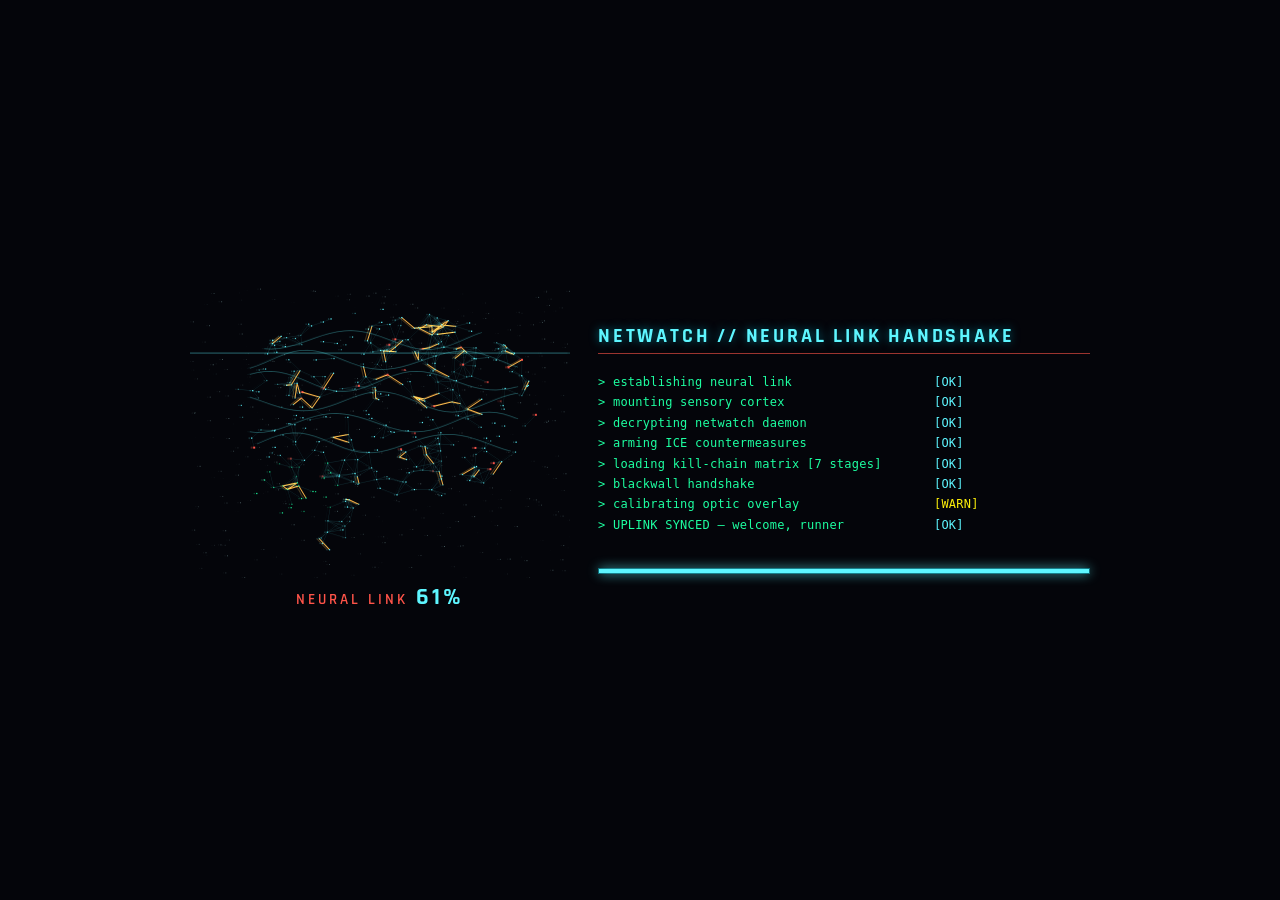
==== internal/webui/assets/index.html @ 83d2c560 "Add NETDIVE, incident rehearsal, recap, scanner mode, REFLEX scenes, HUNT, X-RAY, a phone companion " ====
<!doctype html>
<html lang="en">
<head>
<meta charset="utf-8" />
<meta name="viewport" content="width=device-width, initial-scale=1" />
<title>NetWatch</title>
<link rel="stylesheet" href="app.css" />
<link rel="stylesheet" href="skin2077.css" />
</head>
<body>
<div class="fx-grid"></div>
<div class="hud-frame">
  <div class="ring"></div>
  <div class="mk tl">▚▚▚
SCANNER
V 2.07</div>
  <div class="mk tr">▚▚▚
OPTIC
MK.4</div>
  <div class="mk bl">▚▚
▚▚▚
▚▚</div>
  <div class="mk br">▚▚
▚▚▚
▚▚</div>
</div>

<div id="app">
  <header class="hud-top">
    <div class="brand"><span class="word"><span class="net">NET</span><span class="watch">WATCH</span></span><span class="bug">_</span></div>
    <nav class="tabs">
      <div class="tab-row">
        <span class="tab-label">DECKS</span>
        <div class="tab active" data-deck="netwatch">WATCHTOWER</div>
        <div class="tab" data-deck="breach">BREACH</div>
        <div class="tab" data-deck="killchain">KILL&nbsp;CHAIN</div>
        <div class="tab" data-deck="attack">ATT&amp;CK</div>
        <div class="tab" data-deck="grid">GRID</div>
        <div class="tab" data-deck="netdive">NETDIVE</div>
        <div class="tab" data-deck="ar">AR</div>
        <div class="tab" data-deck="sonar">SONAR</div>
      </div>
      <div class="tab-row">
        <span class="tab-label">MODULES</span>
        <div class="tab" data-deck="decoy">DECOY</div>
        <div class="tab" data-deck="cortex">CORTEX</div>
        <div class="tab" data-deck="spectrum">SPECTRUM</div>
        <div class="tab" data-deck="oracle">ORACLE</div>
        <div class="tab" data-deck="pulse">PULSE</div>
        <div class="tab" data-deck="ward">WARD</div>
        <div class="tab" data-deck="quantum">QUANTUM</div>
        <div class="tab" data-deck="ledger">LEDGER</div>
        <div class="tab" data-deck="dojo">DOJO</div>
        <div class="tab" data-deck="reflex">REFLEX</div>
      </div>
    </nav>
    <div class="spacer"></div>
    <span class="reh-tag" id="rehTag" hidden>REHEARSAL · synthetic incident</span>
    <span class="hs-stat" id="opStat" hidden title="operator sharpness — see DOJO"><span class="micro cy">OPERATOR</span><b id="opVal">—</b></span>
    <div class="status-pill"><span class="dot" id="statusDot"></span><span id="statusText">WATCH ACTIVE</span></div>
    <div class="clock" id="clock">--:--:--</div>
  </header>

  <div class="hud-strip">
    <div class="hs-left">
      <span class="micro">NEURAL LINK</span>
      <canvas id="eeg" width="240" height="28"></canvas>
      <span class="hs-link" id="linkState">SYNCED</span>
    </div>
    <div class="hs-center">
      <div class="res">
        <div class="micro">▚▚ RESOURCES · THIS HOST · AVAILABLE</div>
        <div class="ram-title">RAM: <span id="ramText">—</span></div>
        <div class="ram" id="ramBar"></div>
      </div>
      <div class="res">
        <div class="micro">▚▚ <span id="cpuCores">—</span> CORES · LOAD <span id="cpuLoad">—</span> · AVAILABLE</div>
        <div class="ram-title">CPU: <span id="cpuText">—</span></div>
        <div class="ram" id="cpuBar"></div>
      </div>
    </div>
    <div class="hs-right">
      <span class="replay-tag">REPLAY · viewing the past · controls locked</span>
      <span class="hs-stat" id="intStat"><span class="micro cy">INTEGRITY</span><b id="intVal">0/0</b></span>
      <span class="hs-stat"><span class="micro cy">PKT/S</span><b id="ppsVal">0</b></span>
      <span class="hs-stat" id="thrStat"><span class="micro">THREATS</span><b id="thrVal">0</b></span>
      <button class="hs-btn" id="proxBtn" title="ultrasonic proximity lock: locks the screen when nobody is moving near this laptop">PROX LOCK OFF</button>
      <button class="hs-btn" id="audioBtn" title="spatial audio alerts">AUDIO OFF</button>
    </div>
  </div>

  <!-- WATCHTOWER DECK (defensive) -->
  <main class="deck" data-deck="netwatch">
    <section class="col">
      <div class="panel grow" style="--accent: var(--cyan)">
        <div class="panel-head"><span>SEGMENT MAP</span><span class="meta" id="segMeta">--</span></div>
        <div class="radar-wrap">
          <div class="radar"><div class="sweep"></div></div>
          <div class="radar-stat"><b id="hostCount">0</b><small>HOSTS ONLINE</small></div>
          <div class="radar-stat" style="margin-left:auto"><b id="newCount" style="color:var(--yellow)">0</b><small>NEW</small></div>
        </div>
        <div class="panel-body" id="deviceList"></div>
      </div>
    </section>

    <section class="col">
      <div class="panel grow" id="alertPanel" style="--accent: var(--red)">
        <div class="panel-head"><span>ICE // INTRUSION LOG</span><span class="meta" id="alertMeta">0 events</span></div>
        <div class="panel-body" id="alertList"></div>
      </div>
      <div class="panel copilot" style="--accent: var(--magenta); flex: 0 0 38%">
        <div class="panel-head"><span>COPILOT // DAEMON</span><span class="meta" id="cpBackend">neural uplink</span></div>
        <div class="cp-wrap">
          <div class="panel-body" id="copilotLog"></div>
          <div class="neural" id="neural">
            <canvas id="brain" width="368" height="280"></canvas>
            <span class="micro" id="nlState">SYNAPSE SYNC</span>
            <span class="nl-pct" id="nlPct">98.4%</span>
          </div>
        </div>
        <div class="field">
          <input id="copilotInput" placeholder="ask or command…  e.g. what's weird?  ·  select gateway  ·  switch to sonar" autocomplete="off" />
          <button class="btn" id="micBtn" title="voice command (V)">◉ VOICE</button>
          <button class="btn" id="copilotSend">SEND</button>
        </div>
      </div>
    </section>

    <section class="col">
      <div class="panel" style="--accent: var(--cyan)">
        <div class="panel-head"><span>SYSTEM VITALS</span></div>
        <div class="vitals">
          <div class="vital"><b id="vHosts">0</b><small>HOSTS</small></div>
          <div class="vital"><b id="vNew" style="color:var(--yellow)">0</b><small>NEW 24H</small></div>
          <div class="vital" id="vThreatCard"><b id="vThreats">0</b><small>THREATS</small></div>
          <div class="vital"><b id="vTrust" style="color:var(--green)">0</b><small>TRUSTED</small></div>
        </div>
        <div class="btn-row">
          <button class="btn" id="btnSweep">⟳ SWEEP</button>
          <button class="btn warn" id="btnTrust" disabled>◈ TRUST</button>
        </div>
      </div>

      <div class="tpanel">
        <div class="tp-tabs">
          <div class="tp-tab active" data-tp="data">DATA</div>
          <div class="tp-tab red" data-tp="wall">BLACKWALL</div>
          <span class="tp-key">R1</span>
        </div>
        <div class="tp-body" data-tp="data">
          <div class="micro cy">SCAN RESULTS</div>
          <div class="tp-name" id="tpName">NO TARGET</div>
          <div class="micro cy">AFFILIATION</div>
          <div class="tp-aff" id="tpAff">—</div>
          <div class="tp-kv" id="tpKV"><span class="tp-empty">select a host to scan</span></div>
          <div class="tp-cols">
            <div><div class="micro grn">TRUST SIGNALS:</div><div class="tri-list" id="tpGood"></div><div class="tp-pct good" id="tpGoodPct"></div></div>
            <div><div class="micro">EXPOSURE:</div><div class="tri-list" id="tpBad"></div><div class="tp-pct bad" id="tpBadPct"></div></div>
          </div>
        </div>
        <div class="tp-body wall" data-tp="wall" hidden>
          <div class="micro">BLACKWALL // QUARANTINE</div>
          <div class="bw" style="padding:6px 0">
            <div class="wall"></div>
            <div class="target" id="bwTarget">no host selected</div>
            <div class="btn-row" style="padding:0">
              <button class="btn danger" id="btnQuarantine" disabled>⊘ QUARANTINE</button>
              <button class="btn" id="btnRelease" disabled>⊚ RELEASE</button>
            </div>
          </div>
          <div class="gate">
            <div class="micro">PRESENCE KEY</div>
            <div class="gate-state" id="gateState">no key set — controls are always available</div>
            <div class="gate-row">
              <button class="btn" id="gateSet" disabled>⚿ USE SELECTED AS KEY</button>
              <button class="btn" id="gateClear" hidden>CLEAR KEY</button>
            </div>
          </div>
        </div>
      </div>
    </section>
  </main>

  <!-- BREACH DECK (offensive recon) -->
  <main class="deck" data-deck="breach" hidden>
    <section class="col" style="grid-column: 1 / -1">
      <div class="panel grow" style="--accent: var(--yellow)">
        <div class="panel-head"><span>BREACH // RECON &amp; INTRUSION (AUTHORIZED)</span><span class="meta">scope-locked</span></div>
        <div class="field">
          <input id="scanTarget" placeholder="target — ip / cidr you own or are authorized to test" autocomplete="off" />
          <button class="btn warn" id="btnScan">⌁ PROBE</button>
        </div>
        <div class="panel-body" id="scanLog">
          <div class="empty">authorized lab recon. targets you own only.</div>
        </div>
      </div>
    </section>
  </main>

  <!-- KILL CHAIN DECK (purple team) -->
  <main class="deck kc" data-deck="killchain" hidden>
    <div class="kc-flow" id="kcFlow"></div>
    <div class="kc-grid">
      <div class="panel grow" id="kcStage" style="--accent: var(--yellow)">
        <div class="panel-head"><span id="kcStageTitle">SELECT A STAGE</span><span class="meta" id="kcAttck">MITRE ATT&amp;CK</span></div>
        <div class="panel-body" id="kcStageBody"></div>
      </div>
      <div class="panel grow" style="--accent: var(--green)">
        <div class="panel-head"><span>OPS CONSOLE</span><span class="meta">purple team · authorized</span></div>
        <div class="panel-body" id="kcOpsLog"></div>
        <div class="field">
          <input id="kcTarget" placeholder="lab target for red ops — ip you own / are authorized to test" autocomplete="off" />
        </div>
      </div>
    </div>
  </main>

  <!-- ATT&CK DECK (MITRE matrix) -->
  <main class="deck kc" data-deck="attack" hidden>
    <div class="kc-flow att-flow" id="attFlow"></div>
    <div class="kc-grid">
      <div class="panel grow" style="--accent: var(--red)">
        <div class="panel-head"><span id="attStageTitle">SELECT A TACTIC</span><span class="meta" id="attAttck">MITRE ATT&amp;CK</span></div>
        <div class="panel-body" id="attStageBody"></div>
      </div>
      <div class="panel grow" style="--accent: var(--green)">
        <div class="panel-head"><span>OPS CONSOLE</span><span class="meta">purple team · authorized</span></div>
        <div class="panel-body" id="attOpsLog"></div>
        <div class="field">
          <input id="attTarget" placeholder="lab target for red ops — ip you own / are authorized to test" autocomplete="off" />
        </div>
      </div>
    </div>
  </main>

  <!-- GRID DECK (external connection globe) -->
  <main class="deck grid" data-deck="grid" hidden>
    <div class="globe-wrap">
      <div id="globeCanvas"></div>
      <div class="globe-hud">
        <div class="ghud-title">UPLINK // EXTERNAL GRID</div>
        <div class="ghud-meta" id="globeMeta">— nodes</div>
      </div>
    </div>
    <div class="panel grow" style="--accent: var(--cyan)">
      <div class="panel-head"><span>EGRESS NODES</span><span class="meta">geo-approx</span></div>
      <div class="panel-body" id="globeList"></div>
    </div>
  </main>

  <!-- AR DECK (Kiroshi optic overlay) -->
  <main class="deck ar" data-deck="ar" hidden>
    <div class="ar-stage">
      <video id="arVideo" autoplay playsinline muted></video>
      <canvas class="ar-grid"></canvas>
      <div class="ar-overlay" id="arOverlay"></div>
      <div class="xr-layer" id="xrLayer" hidden></div>
      <div class="xr-panel" id="xrPanel" hidden>
        <div class="micro grn">▚▚ X-RAY · where you are</div>
        <canvas id="xrMap" width="200" height="200" title="click where you are standing"></canvas>
        <label class="micro cy">HEADING <b id="xrHeadVal">0°</b><input type="range" id="xrHead" min="0" max="359" value="0" /></label>
        <label class="micro cy">TILT <b id="xrPitchVal">0°</b><input type="range" id="xrPitch" min="-40" max="40" value="0" /></label>
        <div class="m-dim" id="xrNote">Click the map where you stand, then drag the view (or the slider) to look around. On a phone with a compass the heading follows the device.</div>
      </div>
      <div class="ar-scanline"></div>
      <div class="ar-controls">
        <button class="btn" id="arStart">◉ ENGAGE OPTIC</button>
        <button class="btn" id="arXR" hidden>▣ IMMERSIVE AR</button>
        <button class="btn" id="xrBtn" title="draw what SONAR senses where it is, through the walls">X-RAY OFF</button>
        <span class="ar-note" id="arNote">Kiroshi AR overlay — point the optic at the room. Camera stays on-device; nothing leaves the host.</span>
      </div>
    </div>
  </main>

  <!-- SONAR DECK (spatial awareness) -->
  <main class="deck sonar" data-deck="sonar" hidden>
    <div class="sonar-map">
      <canvas id="sonarCanvas"></canvas>
      <div id="sonar3d"></div>
      <div class="sonar-mode">
        <button class="hs-btn" id="sonarMode3d" data-mode="3d">3D</button>
        <button class="hs-btn" id="sonarMode2d" data-mode="2d">2D</button>
      </div>
      <div class="globe-hud">
        <div class="ghud-title">SO<span class="glitch">NAR</span> // PRESENCE FIELD</div>
        <div class="ghud-meta" id="sonarMeta">— nodes</div>
      </div>
      <div class="sonar-hint" id="sonarHint">drag the access point and nodes to match your room</div>
      <div class="sonar-tools" id="sonarTools">
        <button class="hs-btn on" data-tool="move">MOVE</button>
        <button class="hs-btn" data-tool="wall">DRAW WALL</button>
        <button class="hs-btn" data-tool="wire">DRAW TRIPWIRE</button>
        <button class="hs-btn" id="wallUndo">UNDO WALL</button>
      </div>
      <div class="bd-tag" id="bdTag" hidden>BRAINDANCE · REPLAY</div>
      <div class="bd-player" id="bdPlayer" hidden>
        <button class="hs-btn on" id="bdPlay">❚❚</button>
        <input type="range" id="bdSeek" min="0" max="1000" value="0" aria-label="clip position" />
        <span class="bd-time" id="bdTime">00:00 / 00:00</span>
        <button class="hs-btn" id="bdSpeed">1×</button>
        <button class="hs-btn" id="bdExit">✕ EXIT</button>
      </div>
    </div>
    <div class="panel grow" style="--accent: var(--green)">
      <div class="panel-head"><span>SENSOR MESH</span><span class="meta" id="sonarSrc">wi-fi csi</span></div>
      <div class="btn-row">
        <button class="btn" id="sonarArm">◎ ARM</button>
        <span class="sonar-note" id="sonarArmNote">disarmed — movement is shown, no alerts raised</span>
      </div>
      <div class="panel-body" id="sonarList"></div>
      <div class="wire-list" id="wireList"></div>
      <div class="sleep">
        <div class="bd-head"><span class="micro cy">▚▚ RESPIRATION LOG · <span id="sleepNode">—</span></span><span class="micro" id="sleepMeta"></span></div>
        <canvas id="sleepChart" height="64"></canvas>
      </div>
      <div class="bd">
        <div class="bd-head"><span class="micro cy">▚▚ BRAINDANCE // RECORDINGS</span><span class="micro" id="bdMeta">buffer —</span></div>
        <div class="btn-row">
          <button class="btn danger" id="bdRec">● REC</button>
          <button class="btn" id="bdSave">⤓ SAVE LAST 60s</button>
        </div>
        <div class="bd-then" id="bdThen"></div>
        <div class="bd-list" id="bdList"></div>
      </div>
    </div>
  </main>

  <!-- DECOY DECK (deception: honeyports, canary files, canary names) -->
  <main class="deck mod" data-deck="decoy" style="--cols: 1fr 1.25fr" hidden>
    <section class="col">
      <div class="panel grow" style="--accent: var(--amber)">
        <div class="panel-head"><span>DECOY // PLANTED</span><span class="meta" id="dcMeta">—</span></div>
        <div class="panel-body">
          <div class="m-group">
            <div class="micro">HONEYPORTS · a port with no service behind it — any connection is someone probing</div>
            <div class="field"><input id="dcPort" placeholder="port — e.g. 2323" inputmode="numeric" autocomplete="off" /><button class="btn" id="dcPortAdd">OPEN</button></div>
            <div class="m-chips" id="dcPorts"></div>
          </div>
          <div class="m-group">
            <div class="micro">CANARY FILES · a tempting file in your home folder — opening it raises the alarm</div>
            <div class="field"><input id="dcFile" placeholder="file name — e.g. passwords-backup.txt" autocomplete="off" /><button class="btn" id="dcFileAdd">PLANT</button></div>
            <div class="m-chips" id="dcFiles"></div>
          </div>
          <div class="m-group">
            <div class="micro">CANARY NAMES · a host name nothing real uses — any lookup of it is flagged</div>
            <div class="field"><input id="dcName" placeholder="host name — e.g. vault.corp.internal" autocomplete="off" /><button class="btn" id="dcNameAdd">ADD</button></div>
            <div class="m-chips" id="dcNames"></div>
          </div>
          <div class="m-group">
            <div class="micro">TALKING DECOYS · a fake device login that lets a visitor "in" and records what they do — nothing they type is run</div>
            <div class="field"><input id="dcTalkPort" placeholder="port — e.g. 2323 (23 needs root)" inputmode="numeric" autocomplete="off" /><button class="btn" id="dcTalkAdd">OPEN</button></div>
            <div class="m-chips" id="dcTalk"></div>
          </div>
          <div class="m-note" id="dcNote">Decoys have no legitimate use, so a touch is a high-confidence signal. Honeyports accept a connection, read up to 256 bytes and hang up; they never answer.</div>
        </div>
      </div>
    </section>
    <section class="col">
      <div class="panel grow" style="--accent: var(--red)">
        <div class="panel-head"><span>TRIPS</span><span class="meta"><button class="hs-btn" id="dcDrill" title="touch every port and file decoy from this machine to prove the alarms work">RUN DRILL</button></span></div>
        <div class="panel-body" id="dcTrips"></div>
      </div>
      <div class="panel grow" style="--accent: var(--magenta)">
        <div class="panel-head"><span>VISITS TO THE TALKING DECOYS</span><span class="meta" id="dcVisitMeta">—</span></div>
        <div class="panel-body" id="dcVisits"></div>
      </div>
    </section>
  </main>

  <!-- CORTEX DECK (investigating agent) -->
  <main class="deck mod" data-deck="cortex" style="--cols: 0.85fr 1.5fr" hidden>
    <section class="col">
      <div class="panel grow" style="--accent: var(--cyan)">
        <div class="panel-head"><span>CORTEX // CASE QUEUE</span><span class="meta" id="cxMeta">—</span></div>
        <div class="panel-body" id="cxQueue"></div>
      </div>
    </section>
    <section class="col">
      <div class="panel grow" style="--accent: var(--magenta)">
        <div class="panel-head"><span id="cxTitle">SELECT A CASE</span><span class="meta" id="cxBackend">reasoning: built-in</span></div>
        <div class="panel-body" id="cxCase"><div class="empty">pick an alert — CORTEX gathers the evidence, argues both sides and proposes one action for you to approve</div></div>
      </div>
    </section>
  </main>

  <!-- SPECTRUM DECK (radio inventory) -->
  <main class="deck mod" data-deck="spectrum" style="--cols: 1.05fr 1.15fr 0.9fr" hidden>
    <section class="col">
      <div class="panel grow" style="--accent: var(--green)">
        <div class="panel-head"><span>SPECTRUM // SCOPE</span><span class="meta" id="spMeta">—</span></div>
        <div class="sp-scope"><svg id="spScope" viewBox="0 0 400 400" preserveAspectRatio="xMidYMid meet"></svg>
          <div class="hunt" id="huntBox" hidden>
            <div class="micro">▚▚ HUNT · carry a sensor node towards it</div>
            <b class="hunt-name" id="huntName">—</b>
            <div class="hunt-read"><b id="huntDbm">—</b><span class="micro cy">dBm</span><span class="hunt-trend" id="huntTrend"></span></div>
            <div class="m-bar hunt-bar"><i id="huntBar"></i></div>
            <div class="hunt-nodes" id="huntNodes"></div>
            <div class="btn-row"><button class="btn" id="huntSound">TICKS ON</button><button class="btn danger" id="huntStop">STOP</button></div>
          </div>
        </div>
        <div class="m-note">Closer to the centre is a stronger signal. Direction is not measured — each radio keeps a fixed bearing so you can follow it.</div>
      </div>
    </section>
    <section class="col">
      <div class="panel grow" style="--accent: var(--cyan)">
        <div class="panel-head"><span>RADIOS IN RANGE</span><span class="meta" id="spCount">—</span></div>
        <div class="panel-body" id="spRadios"></div>
      </div>
    </section>
    <section class="col">
      <div class="panel grow" style="--accent: var(--amber)">
        <div class="panel-head"><span>ACCESS POINTS</span><span class="meta" id="spApMeta">—</span></div>
        <div class="panel-body" id="spAps"></div>
      </div>
      <div class="panel" style="--accent: var(--red)">
        <div class="panel-head"><span>DISCONNECT FRAMES</span><span class="meta">last 10 s</span></div>
        <div class="sp-deauth"><b id="spDeauth">0</b><div class="m-bar"><i id="spDeauthBar"></i></div><span class="m-dim" id="spDeauthNote">quiet</span></div>
      </div>
    </section>
  </main>

  <!-- ORACLE DECK (reach map + what-if) -->
  <main class="deck mod" data-deck="oracle" style="--cols: 1.5fr 0.9fr" hidden>
    <section class="col">
      <div class="panel grow" style="--accent: var(--cyan)">
        <div class="panel-head"><span>ORACLE // REACH MAP</span><span class="meta" id="orMeta">—</span></div>
        <div class="m-chips or-hosts" id="orHosts"></div>
        <div class="or-map"><svg id="orMap" viewBox="0 0 900 460" preserveAspectRatio="xMidYMid meet"></svg></div>
        <div class="m-note" id="orIso">Pick a host to see everything it has been seen talking to, and what cutting it off would actually stop.</div>
      </div>
    </section>
    <section class="col">
      <div class="panel grow" style="--accent: var(--green)">
        <div class="panel-head"><span>WHAT IF</span><span class="meta">replayed against observed traffic</span></div>
        <div class="field"><input id="orRule" placeholder="rule — e.g. port 23" autocomplete="off" /><button class="btn" id="orRun">TEST</button></div>
        <div class="m-chips" id="orExamples"></div>
        <div class="panel-body" id="orResult"><div class="m-dim">Try a rule before you make it real: ORACLE shows which conversations it would have caught. Nothing is blocked from here.</div></div>
      </div>
    </section>
  </main>

  <!-- PULSE DECK (typing rhythm) -->
  <main class="deck mod" data-deck="pulse" style="--cols: 1.4fr 0.9fr" hidden>
    <section class="col">
      <div class="panel grow" style="--accent: var(--red)">
        <div class="panel-head"><span>PULSE // TYPING RHYTHM</span><span class="meta" id="plMeta">off</span></div>
        <div class="pl-top">
          <div class="pl-dial"><b id="plMatch">—</b><span class="micro" id="plMatchLabel">NOT ENROLLED</span></div>
          <div class="pl-side">
            <div class="micro" id="plProgLabel">ENROLMENT · 0 / 150 keystrokes</div>
            <div class="m-bar"><i id="plProg"></i></div>
            <canvas id="plTrace" width="900" height="150"></canvas>
            <div class="micro cy">▚ bars: how long each key was held · line: gap to the next key</div>
          </div>
        </div>
        <div class="field"><textarea id="plPad" rows="4" placeholder="Turn PULSE on, then type anything here — a few sentences. Only the timing between keys is measured, never which keys."></textarea></div>
        <div class="btn-row">
          <button class="btn" id="plToggle">PULSE OFF</button>
          <button class="btn" id="plLock">LOCK ON MISMATCH: OFF</button>
          <button class="btn danger" id="plReset">FORGET PROFILE</button>
        </div>
      </div>
    </section>
    <section class="col">
      <div class="panel grow" style="--accent: var(--cyan)">
        <div class="panel-head"><span>WHAT IS MEASURED</span><span class="meta">stays on this machine</span></div>
        <div class="panel-body m-prose">
          <p><b>Measured:</b> how long each key is held and the gap before the next one, in milliseconds, while this console has focus and PULSE is on.</p>
          <p><b>Never recorded:</b> which keys you press, or anything typed outside this page. The browser pairs a press with its release and sends only the two numbers.</p>
          <p><b>Kept:</b> four numbers — your typical hold time and gap, and how much each varies. They are saved in <code>modules.json</code> so the profile survives a restart. FORGET PROFILE deletes them.</p>
          <p><b>What happens on a mismatch:</b> two consecutive 50-key windows that do not look like the enrolled rhythm raise a critical alert and, if you turn it on, lock the screen.</p>
          <p class="m-dim">This is a tripwire for someone else sitting down at an unlocked machine, not proof of identity. Being tired, typing one-handed or using another keyboard all change your rhythm.</p>
        </div>
      </div>
    </section>
  </main>

  <!-- WARD DECK (learned device behaviour) -->
  <main class="deck mod" data-deck="ward" style="--cols: 1.25fr 1fr" hidden>
    <section class="col">
      <div class="panel grow" style="--accent: var(--green)">
        <div class="panel-head"><span>WARD // LEARNED PROFILES</span><span class="meta" id="wdMeta">—</span></div>
        <div class="panel-body" id="wdProfiles"></div>
      </div>
    </section>
    <section class="col">
      <div class="panel grow" style="--accent: var(--amber)">
        <div class="panel-head"><span>STEPS OUTSIDE THE PROFILE</span><span class="meta" id="wdDevMeta">—</span></div>
        <div class="panel-body" id="wdDevs"></div>
      </div>
    </section>
  </main>

  <!-- QUANTUM DECK (cryptography inventory) -->
  <main class="deck mod" data-deck="quantum" style="--cols: 1fr" hidden>
    <section class="col">
      <div class="panel grow" style="--accent: var(--magenta)">
        <div class="panel-head"><span>QUANTUM // CRYPTOGRAPHY INVENTORY</span><span class="meta" id="qtMeta">—</span></div>
        <div class="qt-top">
          <div class="qt-stat"><b id="qtTotal">0</b><span class="micro cy">SERVICES</span></div>
          <div class="qt-stat"><b id="qtPQ" class="ok">0</b><span class="micro grn">POST-QUANTUM READY</span></div>
          <div class="qt-stat"><b id="qtHNDL" class="bad">0</b><span class="micro">HARVEST-NOW, DECRYPT-LATER EXPOSED</span></div>
          <div class="qt-stat"><b id="qtOther" class="warn">0</b><span class="micro">OTHER WEAKNESSES</span></div>
          <div class="spacer"></div>
          <button class="btn" id="qtScan">⌁ INVENTORY THE NETWORK</button>
        </div>
        <div class="panel-body" id="qtList"></div>
        <div class="m-note">Reads what each TLS and SSH service on your own network offers in the handshake — nothing is logged in to. A service is "ready" when it accepts a hybrid post-quantum key exchange (ML-KEM); the rest can be recorded today and decrypted once a large quantum computer exists.</div>
      </div>
    </section>
  </main>

  <!-- LEDGER DECK (tamper-evident log + incident report) -->
  <main class="deck mod" data-deck="ledger" style="--cols: 1.3fr 1fr" hidden>
    <section class="col">
      <div class="panel grow" style="--accent: var(--amber)">
        <div class="panel-head"><span>LEDGER // HASH CHAIN</span><span class="meta" id="lgMeta">—</span></div>
        <div class="lg-top">
          <span class="lg-seal" id="lgSeal">—</span>
          <span class="lg-head">HEAD <code id="lgHead">—</code></span>
          <div class="spacer"></div>
          <button class="hs-btn" id="lgVerify" title="re-read the file on disk and check every link">VERIFY</button>
        </div>
        <div class="panel-body" id="lgList"></div>
      </div>
    </section>
    <section class="col">
      <div class="panel" style="--accent: var(--cyan)">
        <div class="panel-head"><span>ADD A NOTE</span><span class="meta">goes into the chain</span></div>
        <div class="field"><input id="lgNote" placeholder="what you saw or did — e.g. unplugged the camera" autocomplete="off" maxlength="500" /><button class="btn" id="lgNoteAdd">RECORD</button></div>
      </div>
      <div class="panel grow" style="--accent: var(--green)">
        <div class="panel-head"><span>INCIDENT REPORT</span><span class="meta" id="lgRepMeta">from the chain</span></div>
        <div class="btn-row">
          <button class="btn" data-mins="60">LAST HOUR</button>
          <button class="btn" data-mins="1440">LAST 24 H</button>
          <button class="btn" data-mins="0">EVERYTHING</button>
          <button class="btn" id="lgCopy" disabled>COPY</button>
        </div>
        <div class="panel-body"><pre class="lg-report" id="lgReport">Pick a span. The report is written from the chain's entries, so it cannot say anything the log does not.</pre></div>
      </div>
    </section>
  </main>

  <!-- NETDIVE DECK (the network as a city you can fly through) -->
  <main class="deck mod" data-deck="netdive" style="--cols: 1fr" hidden>
    <div class="nd-wrap">
      <div id="netdive3d"></div>
      <div class="nd-hud">
        <div class="ghud-title">NETDIVE // CYBERSPACE</div>
        <div class="ghud-meta" id="ndMeta">—</div>
      </div>
      <div class="nd-info" id="ndInfo" hidden></div>
      <div class="nd-legend"><span class="nd-k self">this machine</span><span class="nd-k gw">gateway</span><span class="nd-k ok">trusted</span><span class="nd-k unv">unverified</span><span class="nd-k bad">threat</span><span class="nd-k ext">outside</span></div>
      <div class="nd-hint">drag to orbit · scroll to zoom · W A S D to move · click a tower · the time scrubber moves the city through time</div>
      <div class="empty nd-none" id="ndNone" hidden>NETDIVE needs WebGL, which this browser is not providing</div>
    </div>
  </main>

  <!-- DOJO DECK (incident rehearsal + operator watch) -->
  <main class="deck mod" data-deck="dojo" style="--cols: 1.3fr 1fr" hidden>
    <section class="col">
      <div class="panel grow" style="--accent: var(--amber)">
        <div class="panel-head"><span>DOJO // INCIDENT REHEARSAL</span><span class="meta" id="djMeta">nothing real is touched</span></div>
        <div class="panel-body" id="djBody"></div>
      </div>
    </section>
    <section class="col">
      <div class="panel" style="--accent: var(--cyan)">
        <div class="panel-head"><span>OPERATOR</span><span class="meta" id="opMeta">watch off</span></div>
        <div class="op-top">
          <div class="pl-dial" id="opDial"><b id="opSharp">—</b><span class="micro" id="opLevel">NOT WATCHING</span></div>
          <div class="op-side"><div id="opFactors" class="m-dim">Turn the watch on and the console estimates how sharp you are from time at the console, the hour, drift in your typing (if PULSE is enrolled) and critical alerts left unopened.</div><div class="op-advice" id="opAdvice"></div></div>
        </div>
        <div class="btn-row"><button class="btn" id="opToggle">OPERATOR WATCH OFF</button></div>
        <div class="m-note">Kept in memory only and gone when NetWatch stops: when you last touched the console and when this sitting began. No keys, no screen contents.</div>
      </div>
      <div class="panel grow" style="--accent: var(--green)">
        <div class="panel-head"><span>WHILE YOU WERE OUT</span><span class="meta" id="rcMeta">—</span></div>
        <div class="panel-body m-prose">
          <p>When SONAR senses nobody for ten minutes (or, with operator watch on, nobody touches the console), NetWatch marks you away. When you come back it replays what happened.</p>
          <div class="btn-row" style="padding-left:0"><button class="btn" id="rcPlay">REPLAY THE LAST 30 MINUTES</button></div>
        </div>
      </div>
    </section>
  </main>

  <!-- REFLEX DECK (senses, and — below — scenes, gestures, light, companion) -->
  <main class="deck mod" data-deck="reflex" style="--cols: 1fr 1.2fr" hidden>
    <section class="col" id="rfLeft">
      <div class="panel" style="--accent: var(--magenta)">
        <div class="panel-head"><span>REFLEX // SENSES</span><span class="meta">this browser only</span></div>
        <div class="btn-row">
          <button class="btn" id="narrBtn" title="the daemon speaks each alert as it arrives">NARRATE OFF</button>
          <button class="btn" id="sonifyBtn" title="a continuous soundscape of the network">SONIFY OFF</button>
        </div>
        <div class="m-note" id="senseNote">NARRATE reads each new alert aloud in a sentence and glitches the display on a critical. SONIFY turns the network into sound: a drone that opens up with traffic, a pulse that quickens, and a dissonant tone that grows with the number of critical alerts.</div>
      </div>
      <div class="panel" style="--accent: var(--amber)">
        <div class="panel-head"><span>AMBIENT THREAT LIGHT</span><span class="meta" id="ltMeta">preview</span></div>
        <div class="lt-row"><div class="lt-swatch" id="ltSwatch"></div><div><b id="ltWhy">—</b><div class="m-dim" id="ltSub">An ESP32 with an LED strip can show this colour in the room.</div></div></div>
        <div class="field"><input id="ltAddr" placeholder="the light's address — e.g. 192.168.1.60:5577" autocomplete="off" /><button class="btn" id="ltSet">SET</button><button class="btn" id="ltTest">TEST</button></div>
      </div>
      <div class="panel" style="--accent: var(--cyan)">
        <div class="panel-head"><span>PHONE COMPANION</span><span class="meta" id="cpMeta">off</span></div>
        <div class="panel-body m-prose" id="cpBody"></div>
      </div>
      <div class="panel grow" style="--accent: var(--red)">
        <div class="panel-head"><span>RECENTLY FIRED</span><span class="meta"><button class="hs-btn" id="rfWave" title="pretend a double wave was sensed, to test gesture scenes">SIMULATE A DOUBLE WAVE</button></span></div>
        <div class="panel-body" id="rfFired"></div>
      </div>
    </section>
    <section class="col" id="rfRight">
      <div class="panel grow" style="--accent: var(--green)">
        <div class="panel-head"><span>SCENES · when this happens, do that</span><span class="meta" id="rfMeta">—</span></div>
        <div class="panel-body" id="rfScenes"></div>
        <div class="rf-form">
          <input id="rfName" placeholder="name — e.g. Front door at night" maxlength="60" autocomplete="off" />
          <span class="micro cy">WHEN</span><select id="rfTrigger"></select>
          <input id="rfMatch" placeholder="which one (blank = any)" list="rfMatches" autocomplete="off" /><datalist id="rfMatches"></datalist>
          <label class="rf-check"><input type="checkbox" id="rfArmed" /> only while armed</label>
          <span class="micro cy">DO</span><div class="rf-actions" id="rfActions"></div>
          <input id="rfSay" placeholder="what to say (for speak)" maxlength="200" autocomplete="off" />
          <button class="btn" id="rfSave">SAVE SCENE</button>
        </div>
      </div>
    </section>
  </main>

  <div class="scrub" id="scrub">
    <button class="scrub-live active" id="scrubLive">● LIVE</button>
    <div class="scrub-track">
      <canvas id="scrubMarks" height="18"></canvas>
      <input type="range" id="scrubRange" min="0" max="0" value="0" aria-label="time scrubber" />
    </div>
    <span class="scrub-time" id="scrubTime">--:--:--</span>
  </div>

  <div class="ticker"><div class="ticker-track" id="ticker"></div></div>

  <footer class="hud-bottom">
    <span class="kh"><i class="kb">S</i>SWEEP</span>
    <span class="kh"><i class="kb">↑↓</i>CHANGE TARGET</span>
    <span class="kh"><i class="kb">T</i>TAGGING</span>
    <span class="kh"><i class="kb">TAB</i>SWITCH DECK</span>
    <span class="kh"><i class="kb">Q</i>HOLD · SCANNER</span>
    <span class="msg" id="statusLine">deck online</span>
  </footer>
</div>

<div class="fx-scan"></div>
<div class="fx-vignette"></div>
<div class="fx-flicker"></div>
<div class="prox-banner" id="proxBanner" hidden></div>
<div id="scanMode" hidden>
  <div class="sc-title">SCANNER <span class="micro" id="scHint">release Q to close · click a host to pin</span></div>
  <div class="sc-hosts" id="scHosts"></div>
  <div class="sc-detail" id="scDetail"></div>
</div>
<div id="recapBox" hidden>
  <div class="rc-card">
    <div class="micro grn">▚▚ WHILE YOU WERE OUT</div>
    <div class="rc-head" id="rcHead"></div>
    <div class="rc-stats" id="rcStats"></div>
    <div class="m-bar"><i id="rcBar"></i></div>
    <div class="rc-events" id="rcEvents"></div>
    <div class="btn-row"><button class="btn" id="rcClose">CLOSE</button></div>
  </div>
</div>
<div class="fx-grain" id="grain"></div>
<script src="vendor/three.min.js"></script>

<!-- Kiroshi target-lock reticle -->
<div id="reticle" hidden>
  <span class="br tl"></span><span class="br tr"></span><span class="br bl"></span><span class="br br2"></span>
  <span class="recticle-scan"></span>
  <div class="rtag" id="rtag"></div>
</div>

<!-- boot sequence -->
<div id="boot">
  <div class="boot-inner">
    <div class="boot-brain">
      <canvas id="bootBrain" width="760" height="580"></canvas>
      <div class="boot-sync">NEURAL LINK<b id="bootPct">0%</b></div>
    </div>
    <div>
      <div class="boot-logo" id="bootLogo"></div>
      <div class="boot-lines" id="bootLines"></div>
      <div class="boot-bar"><span id="bootFill"></span></div>
    </div>
  </div>
</div>

<script src="app.js"></script>
<script src="senses.js"></script>
<script src="xray.js"></script>
<script src="reflex.js"></script>
</body>
</html>
---- internal/webui/assets/app.css ----
/* netwatch // NetWatch — Cyberpunk 2077-inspired HUD */

:root {
  --bg: #06070c;
  --bg2: #0a0d16;
  --panel: rgba(13, 17, 26, 0.82);
  --panel-solid: #0b0e17;
  --cyan: #00e5ff;
  --yellow: #fcee0a;
  --red: #ff2e4d;
  --green: #52ff8f;
  --magenta: #ff2bd6;
  --orange: #ff7a00;
  --dim: #46566b;
  --fg: #cfe3ec;
  --grid: rgba(0, 229, 255, 0.05);
  --cut: 14px; /* angular corner size */
  font-family: ui-monospace, "DejaVu Sans Mono", "SF Mono", Menlo, monospace;
}

* { box-sizing: border-box; margin: 0; padding: 0; }

html, body {
  height: 100%;
  background: var(--bg);
  color: var(--fg);
  overflow: hidden;
  font-size: 14px;
  letter-spacing: 0.02em;
}

/* ---------- background fx ---------- */
.fx-grid {
  position: fixed; inset: 0; z-index: 0; pointer-events: none;
  background-image:
    linear-gradient(var(--grid) 1px, transparent 1px),
    linear-gradient(90deg, var(--grid) 1px, transparent 1px);
  background-size: 44px 44px;
  mask-image: radial-gradient(ellipse at 50% 40%, #000 55%, transparent 100%);
}
.fx-scan {
  position: fixed; inset: 0; z-index: 90; pointer-events: none;
  background: repeating-linear-gradient(0deg, rgba(0,0,0,0.16) 0 1px, transparent 1px 3px);
  mix-blend-mode: multiply; opacity: 0.5;
}
.fx-scan::after {
  content: ""; position: absolute; left: 0; right: 0; height: 160px;
  background: linear-gradient(180deg, transparent, rgba(0,229,255,0.07), transparent);
  animation: sweepdown 6s linear infinite;
}
@keyframes sweepdown { 0%{top:-160px} 100%{top:100%} }
.fx-vignette {
  position: fixed; inset: 0; z-index: 80; pointer-events: none;
  background: radial-gradient(ellipse at 50% 45%, transparent 60%, rgba(0,0,0,0.7) 100%);
}

/* ---------- layout ---------- */
#app { position: relative; z-index: 1; height: 100%; display: flex; flex-direction: column; padding: 10px 14px; gap: 10px; }

.hud-top {
  display: flex; align-items: center; gap: 18px;
  padding: 8px 16px; background: var(--panel); border: 1px solid rgba(0,229,255,0.18);
  clip-path: polygon(0 0, calc(100% - var(--cut)) 0, 100% var(--cut), 100% 100%, var(--cut) 100%, 0 calc(100% - var(--cut)));
}
.brand { font-weight: 800; letter-spacing: 0.14em; font-size: 18px; display: flex; align-items: center; gap: 10px; }
.brand .word { color: var(--red); text-shadow: 0 0 10px rgba(255,46,77,0.6); }
.brand .bug { color: var(--red); animation: flicker 4s infinite; }
@keyframes flicker { 0%,96%,100%{opacity:1} 97%{opacity:0.3} 98%{opacity:1} 99%{opacity:0.5} }

.tabs { display: flex; gap: 6px; margin-left: 6px; }
.tab {
  cursor: pointer; padding: 5px 16px; font-size: 12px; font-weight: 700; letter-spacing: 0.16em;
  color: var(--dim); background: rgba(255,255,255,0.02); border: 1px solid transparent;
  clip-path: polygon(8px 0, 100% 0, 100% calc(100% - 8px), calc(100% - 8px) 100%, 0 100%, 0 8px);
  transition: all .15s;
}
.tab:hover { color: var(--fg); border-color: rgba(0,229,255,0.3); }
.tab.active { color: var(--bg); background: var(--cyan); text-shadow: none; box-shadow: 0 0 18px rgba(0,229,255,0.5); }

.spacer { flex: 1; }
.status-pill { display: flex; align-items: center; gap: 8px; font-size: 12px; letter-spacing: 0.12em; color: var(--green); }
.dot { width: 9px; height: 9px; border-radius: 50%; background: var(--green); box-shadow: 0 0 10px var(--green); animation: pulse 1.6s infinite; }
.dot.warn { background: var(--yellow); box-shadow: 0 0 10px var(--yellow); }
.dot.crit { background: var(--red); box-shadow: 0 0 10px var(--red); }
@keyframes pulse { 50% { opacity: 0.35; } }
.clock { font-variant-numeric: tabular-nums; color: var(--cyan); font-size: 15px; text-shadow: 0 0 8px rgba(0,229,255,0.5); min-width: 92px; text-align: right; }

.deck { flex: 1; display: grid; grid-template-columns: 1.15fr 1.35fr 0.9fr; gap: 10px; min-height: 0; }
.deck[hidden] { display: none; }
.col { display: flex; flex-direction: column; gap: 10px; min-height: 0; }

/* ---------- panels ---------- */
.panel {
  position: relative; background: var(--panel); border: 1px solid rgba(0,229,255,0.16);
  display: flex; flex-direction: column; min-height: 0; overflow: hidden;
  clip-path: polygon(0 0, calc(100% - var(--cut)) 0, 100% var(--cut), 100% 100%, var(--cut) 100%, 0 calc(100% - var(--cut)));
}
.panel.grow { flex: 1; }
.panel::before {
  content: ""; position: absolute; left: 0; top: 0; width: 3px; height: 34px; background: var(--accent, var(--cyan));
  box-shadow: 0 0 12px var(--accent, var(--cyan));
}
.panel-head {
  display: flex; align-items: center; justify-content: space-between;
  padding: 7px 14px; font-size: 11px; font-weight: 800; letter-spacing: 0.22em;
  color: var(--accent, var(--cyan)); border-bottom: 1px solid rgba(0,229,255,0.12);
  text-shadow: 0 0 8px rgba(0,229,255,0.35);
}
.panel-head .meta { color: var(--dim); font-weight: 600; letter-spacing: 0.1em; }
.panel-body { padding: 10px 12px; overflow-y: auto; flex: 1; }
.panel-body::-webkit-scrollbar { width: 6px; }
.panel-body::-webkit-scrollbar-thumb { background: rgba(0,229,255,0.3); }

/* ---------- radar ---------- */
.radar-wrap { display: flex; align-items: center; gap: 14px; padding: 10px 14px; border-bottom: 1px solid rgba(0,229,255,0.1); }
.radar { position: relative; width: 74px; height: 74px; border-radius: 50%; border: 1px solid rgba(0,229,255,0.35); flex: none; }
.radar::before { content:""; position:absolute; inset:14px; border-radius:50%; border:1px solid rgba(0,229,255,0.2); }
.radar .sweep { position: absolute; inset: 0; border-radius: 50%;
  background: conic-gradient(from 0deg, rgba(0,229,255,0.5), transparent 45%); animation: spin 2.6s linear infinite; }
@keyframes spin { to { transform: rotate(360deg); } }
.radar-stat b { color: var(--cyan); font-size: 22px; text-shadow: 0 0 10px rgba(0,229,255,0.5); }
.radar-stat small { color: var(--dim); display:block; letter-spacing: 0.14em; font-size: 10px; }

/* ---------- device rows ---------- */
.dev { display: grid; grid-template-columns: 110px 1fr auto; gap: 8px; align-items: center;
  padding: 7px 10px; margin-bottom: 6px; cursor: pointer; background: rgba(255,255,255,0.015);
  border-left: 2px solid transparent; transition: all .12s; }
.dev:hover { background: rgba(0,229,255,0.07); border-left-color: var(--cyan); }
.dev.sel { background: rgba(0,229,255,0.12); border-left-color: var(--cyan); box-shadow: inset 0 0 18px rgba(0,229,255,0.12); }
.dev.quar { border-left-color: var(--red); background: rgba(255,46,77,0.08); }
.dev .ip { color: var(--fg); font-weight: 700; }
.dev .name { color: var(--dim); font-size: 12px; overflow: hidden; text-overflow: ellipsis; white-space: nowrap; }
.dev .tags { display: flex; gap: 5px; }
.chip { font-size: 9px; font-weight: 800; letter-spacing: 0.1em; padding: 2px 6px; border: 1px solid; }
.chip.you { color: var(--green); border-color: var(--green); }
.chip.gw { color: var(--yellow); border-color: var(--yellow); }
.chip.trust { color: var(--cyan); border-color: var(--cyan); }
.chip.quar { color: var(--red); border-color: var(--red); background: rgba(255,46,77,0.15); }

/* ---------- alerts ---------- */
.alert { display: grid; grid-template-columns: 54px 1fr; gap: 10px; padding: 8px 10px; margin-bottom: 6px;
  border-left: 2px solid var(--sev, var(--dim)); background: rgba(255,255,255,0.015); }
.alert .sev { font-size: 10px; font-weight: 800; letter-spacing: 0.08em; color: var(--sev); align-self: start; }
.alert .msg { font-size: 12.5px; color: var(--fg); line-height: 1.35; }
.alert .msg time { display: block; color: var(--dim); font-size: 10px; margin-top: 2px; letter-spacing: 0.1em; }
.alert.crit { background: rgba(255,46,77,0.07); }
.sev-info { --sev: var(--dim); } .sev-warn { --sev: var(--yellow); } .sev-crit { --sev: var(--red); }
.empty { color: var(--green); text-align: center; padding: 22px; letter-spacing: 0.1em; opacity: 0.8; }

/* ---------- vitals ---------- */
.vitals { display: grid; grid-template-columns: 1fr 1fr; gap: 10px; padding: 12px; }
.vital { text-align: center; padding: 12px 6px; background: rgba(255,255,255,0.02); border: 1px solid rgba(0,229,255,0.12);
  clip-path: polygon(6px 0,100% 0,100% calc(100% - 6px),calc(100% - 6px) 100%,0 100%,0 6px); }
.vital b { display: block; font-size: 30px; font-weight: 800; color: var(--cyan); text-shadow: 0 0 14px rgba(0,229,255,0.4); }
.vital.hot b { color: var(--red); text-shadow: 0 0 14px rgba(255,46,77,0.5); }
.vital small { color: var(--dim); letter-spacing: 0.16em; font-size: 10px; }

/* ---------- buttons / controls ---------- */
.btn { cursor: pointer; font-family: inherit; font-weight: 800; letter-spacing: 0.14em; font-size: 11px;
  padding: 9px 14px; color: var(--cyan); background: transparent; border: 1px solid var(--cyan);
  clip-path: polygon(8px 0,100% 0,100% calc(100% - 8px),calc(100% - 8px) 100%,0 100%,0 8px); transition: all .14s; }
.btn:hover { background: var(--cyan); color: var(--bg); box-shadow: 0 0 18px rgba(0,229,255,0.5); }
.btn.danger { color: var(--red); border-color: var(--red); }
.btn.danger:hover { background: var(--red); color: #fff; box-shadow: 0 0 18px rgba(255,46,77,0.5); }
.btn.warn { color: var(--yellow); border-color: var(--yellow); }
.btn.warn:hover { background: var(--yellow); color: var(--bg); }
.btn:disabled { opacity: 0.35; cursor: not-allowed; }
.btn-row { display: flex; gap: 8px; flex-wrap: wrap; padding: 10px 12px; }

.field { display: flex; gap: 8px; padding: 10px 12px; }
.field input { flex: 1; background: rgba(0,0,0,0.4); border: 1px solid rgba(0,229,255,0.25); color: var(--fg);
  font-family: inherit; padding: 9px 12px; letter-spacing: 0.04em; }
.field input:focus { outline: none; border-color: var(--cyan); box-shadow: 0 0 12px rgba(0,229,255,0.3); }

/* ---------- copilot ---------- */
.copilot .panel-body { display: flex; flex-direction: column; gap: 8px; }
.cp-msg { padding: 8px 12px; font-size: 12.5px; line-height: 1.4; border-left: 2px solid; }
.cp-msg.user { border-color: var(--magenta); color: var(--fg); background: rgba(255,43,214,0.06); }
.cp-msg.ai { border-color: var(--cyan); color: var(--fg); background: rgba(0,229,255,0.05); }
.cp-msg .who { font-size: 9px; font-weight: 800; letter-spacing: 0.18em; color: var(--dim); display: block; margin-bottom: 4px; }
.cp-msg.ai .who { color: var(--cyan); }

/* ---------- blackwall ---------- */
.bw { padding: 12px; }
.bw .wall { height: 8px; margin: 10px 0 14px; background:
  repeating-linear-gradient(90deg, var(--red) 0 8px, transparent 8px 14px); opacity: 0.8;
  box-shadow: 0 0 14px rgba(255,46,77,0.4); animation: wall 10s linear infinite; }
@keyframes wall { to { background-position: 140px 0; } }
.bw .target { font-size: 12px; color: var(--dim); margin-bottom: 10px; }
.bw .target b { color: var(--fg); }

/* ---------- placeholder decks ---------- */
.coming { grid-column: 1 / -1; display: flex; flex-direction: column; align-items: center; justify-content: center; gap: 14px; color: var(--dim); }
.coming h2 { font-size: 26px; letter-spacing: 0.2em; color: var(--cyan); text-shadow: 0 0 16px rgba(0,229,255,0.4); }
.coming .glitch { color: var(--green); text-shadow: 0 0 16px rgba(29, 255, 161, 0.45); }

.hud-bottom { display: flex; gap: 20px; align-items: center; padding: 6px 16px; font-size: 11px; color: var(--dim);
  letter-spacing: 0.1em; background: var(--panel); border: 1px solid rgba(0,229,255,0.1); }
.hud-bottom .k { color: var(--cyan); font-weight: 800; }
.hud-bottom .msg { flex: 1; text-align: right; color: var(--fg); }

/* ===================== KIROSHI HUD LAYER ===================== */

/* random CRT flicker + chromatic feel */
.fx-flicker { position: fixed; inset: 0; z-index: 85; pointer-events: none; background: rgba(0,229,255,0.015); animation: crt 7s steps(60) infinite; }
@keyframes crt { 0%,100%{opacity:0.1} 7%{opacity:0.25} 8%{opacity:0.05} 40%{opacity:0.18} 41%{opacity:0.03} }

/* scramble / decode text */
.scram { color: var(--cyan); }
.cursor::after { content: "▌"; color: var(--cyan); animation: blink 1s steps(2) infinite; }
@keyframes blink { 50% { opacity: 0; } }

/* glitch title */
.brand .word { position: relative; }
.brand:hover .word { animation: glitch 0.3s steps(2) 2; }
@keyframes glitch { 0%{transform:translate(0)} 25%{transform:translate(-2px,1px); text-shadow:2px 0 var(--red),-2px 0 var(--cyan)} 50%{transform:translate(2px,-1px)} 75%{transform:translate(-1px,-1px)} }

/* panel corner data-tags (ambient busy-HUD) */
.panel { }
.panel-head::after { content: attr(data-code); position: absolute; right: 10px; top: 7px; font-size: 8px; color: var(--dim); letter-spacing: 0.1em; opacity: 0.6; }

/* animated accent bar grows on new data */
@keyframes barflash { 0%{box-shadow:0 0 12px var(--accent,var(--cyan))} 50%{box-shadow:0 0 26px var(--accent,var(--cyan)), 0 0 40px var(--accent,var(--cyan))} 100%{box-shadow:0 0 12px var(--accent,var(--cyan))} }
.panel.flash::before { animation: barflash 0.6s ease 2; }

/* alert arrival red glitch flash */
@keyframes alertflash { 0%{background:rgba(255,46,77,0.0)} 20%{background:rgba(255,46,77,0.22)} 100%{background:rgba(255,46,77,0.0)} }
.alert.new { animation: alertflash 0.9s ease 1; }

/* ---------- telemetry ticker ---------- */
.ticker { position: relative; overflow: hidden; height: 20px; background: rgba(0,0,0,0.5); border: 1px solid rgba(0,229,255,0.12);
  clip-path: polygon(0 0, calc(100% - 8px) 0, 100% 8px, 100% 100%, 8px 100%, 0 calc(100% - 8px)); }
.ticker-track { position: absolute; white-space: nowrap; will-change: transform; animation: tick 48s linear infinite; font-size: 10.5px; line-height: 20px; color: var(--dim); letter-spacing: 0.06em; }
.ticker-track .hl { color: var(--cyan); } .ticker-track .hlr { color: var(--red); } .ticker-track .hly { color: var(--yellow); } .ticker-track .hlg { color: var(--green); }
@keyframes tick { from { transform: translateX(0); } to { transform: translateX(-50%); } }

/* ---------- target-lock reticle ---------- */
#reticle { position: fixed; z-index: 70; pointer-events: none; border: 0; transition: all 0.12s cubic-bezier(.2,.8,.2,1); }
#reticle .br { position: absolute; width: 16px; height: 16px; border: 2px solid var(--cyan); filter: drop-shadow(0 0 4px var(--cyan)); }
#reticle .tl { left: -4px; top: -4px; border-right: 0; border-bottom: 0; }
#reticle .tr { right: -4px; top: -4px; border-left: 0; border-bottom: 0; }
#reticle .bl { left: -4px; bottom: -4px; border-right: 0; border-top: 0; }
#reticle .br2 { right: -4px; bottom: -4px; border-left: 0; border-top: 0; }
#reticle .recticle-scan { position: absolute; left: 0; right: 0; height: 2px; top: 0; background: var(--cyan); box-shadow: 0 0 10px var(--cyan); animation: rscan 1.3s ease-in-out infinite; opacity: 0.8; }
@keyframes rscan { 0%,100%{top:0} 50%{top:100%} }
#reticle .rtag { position: absolute; left: calc(100% + 10px); top: 50%; transform: translateY(-50%); min-width: 170px;
  background: rgba(6,7,12,0.92); border: 1px solid var(--cyan); padding: 6px 9px; font-size: 10px; line-height: 1.5; color: var(--fg);
  clip-path: polygon(6px 0,100% 0,100% 100%,0 100%,0 6px); box-shadow: 0 0 18px rgba(0,229,255,0.25); }
#reticle .rtag b { color: var(--cyan); } #reticle .rtag .lo { color: var(--dim); }
#reticle .rtag .risk-hi { color: var(--red); } #reticle .rtag .risk-ok { color: var(--green); }

/* ---------- boot sequence ---------- */
#boot { position: fixed; inset: 0; z-index: 1000; background: #04050a; display: flex; align-items: center; justify-content: center;
  transition: opacity 0.6s ease; }
#boot.done { opacity: 0; pointer-events: none; }
.boot-inner { width: min(680px, 86vw); }
.boot-logo { color: var(--cyan); font-size: 10px; line-height: 1.05; text-shadow: 0 0 10px rgba(0,229,255,0.5); margin-bottom: 18px; white-space: pre; }
.boot-lines { font-size: 12.5px; line-height: 1.7; color: var(--green); min-height: 180px; }
.boot-lines .ln { opacity: 0; animation: bootln 0.25s forwards; }
.boot-lines .ok { color: var(--cyan); } .boot-lines .warn { color: var(--yellow); }
@keyframes bootln { to { opacity: 1; } }
.boot-bar { margin-top: 16px; height: 6px; background: rgba(0,229,255,0.1); border: 1px solid rgba(0,229,255,0.3); }
.boot-bar span { display: block; height: 100%; width: 0; background: var(--cyan); box-shadow: 0 0 12px var(--cyan); animation: bootfill 2.4s ease forwards; }
@keyframes bootfill { to { width: 100%; } }

/* ===================== KILL CHAIN DECK ===================== */
.kc { display: flex !important; flex-direction: column; gap: 10px; }
.kc[hidden] { display: none !important; }
.kc-flow { display: grid; grid-template-columns: repeat(7, 1fr); gap: 0; align-items: stretch; }
.kc-node { position: relative; cursor: pointer; padding: 10px 8px; text-align: center; background: var(--panel);
  border: 1px solid rgba(0,229,255,0.14); transition: all 0.15s;
  clip-path: polygon(0 0, calc(100% - 10px) 0, 100% 50%, calc(100% - 10px) 100%, 0 100%, 10px 50%); }
.kc-node:first-child { clip-path: polygon(0 0, calc(100% - 10px) 0, 100% 50%, calc(100% - 10px) 100%, 0 100%); }
.kc-node .num { font-size: 9px; color: var(--dim); letter-spacing: 0.1em; }
.kc-node .nm { font-size: 11px; font-weight: 800; letter-spacing: 0.08em; color: var(--fg); margin-top: 3px; }
.kc-node .cov { height: 3px; margin-top: 7px; background: rgba(255,255,255,0.08); }
.kc-node .cov i { display: block; height: 100%; background: var(--green); box-shadow: 0 0 8px var(--green); }
.kc-node:hover { border-color: var(--cyan); background: rgba(0,229,255,0.06); }
.kc-node.active { border-color: var(--yellow); background: rgba(252,238,10,0.08); box-shadow: inset 0 0 20px rgba(252,238,10,0.12); }
.kc-node.active .nm { color: var(--yellow); text-shadow: 0 0 8px rgba(252,238,10,0.4); }

.kc-grid { flex: 1; display: grid; grid-template-columns: 1fr 1fr; gap: 10px; min-height: 0; }

.kc-sec { margin-bottom: 14px; }
.kc-sec h4 { font-size: 11px; letter-spacing: 0.18em; margin-bottom: 8px; padding-bottom: 4px; border-bottom: 1px solid rgba(255,255,255,0.08); }
.kc-sec.red h4 { color: var(--red); } .kc-sec.blue h4 { color: var(--cyan); }
.kc-tech { display: flex; align-items: center; gap: 8px; padding: 7px 9px; margin-bottom: 6px; background: rgba(255,255,255,0.015); border-left: 2px solid var(--dim); }
.kc-sec.red .kc-tech { border-left-color: rgba(255,46,77,0.6); }
.kc-sec.blue .kc-tech { border-left-color: rgba(0,229,255,0.6); }
.kc-tech .ttl { flex: 1; font-size: 12px; color: var(--fg); }
.kc-tech .att { font-size: 9px; color: var(--dim); letter-spacing: 0.06em; }
.kc-tech .go { cursor: pointer; font-size: 9px; font-weight: 800; letter-spacing: 0.1em; padding: 4px 9px; border: 1px solid; white-space: nowrap;
  clip-path: polygon(5px 0,100% 0,100% calc(100% - 5px),calc(100% - 5px) 100%,0 100%,0 5px); background: transparent; }
.kc-sec.red .go { color: var(--red); border-color: var(--red); } .kc-sec.red .go:hover { background: var(--red); color: #fff; }
.kc-sec.blue .go { color: var(--cyan); border-color: var(--cyan); } .kc-sec.blue .go:hover { background: var(--cyan); color: var(--bg); }
.kc-tech .go.info { color: var(--dim); border-color: var(--dim); }

/* ===================== GRID (connection globe) ===================== */
.deck.grid { display: grid !important; grid-template-columns: 1.6fr 0.72fr; gap: 10px; }
.deck.grid[hidden] { display: none !important; }
.globe-wrap { position: relative; overflow: hidden; background: radial-gradient(ellipse at 50% 50%, #0a1420, #04060b 80%);
  border: 1px solid rgba(0,229,255,0.16);
  clip-path: polygon(0 0, calc(100% - var(--cut)) 0, 100% var(--cut), 100% 100%, var(--cut) 100%, 0 calc(100% - var(--cut))); }
#globeCanvas { position: absolute; inset: 0; }
#globeCanvas canvas { display: block; }
.globe-hud { position: absolute; top: 10px; left: 14px; pointer-events: none; }
.ghud-title { font-size: 11px; font-weight: 800; letter-spacing: 0.22em; color: var(--cyan); text-shadow: 0 0 10px rgba(0,229,255,0.5); }
.ghud-meta { font-size: 10px; color: var(--dim); letter-spacing: 0.12em; margin-top: 3px; }
.gnode { display: grid; grid-template-columns: 1fr auto; gap: 4px 8px; padding: 7px 9px; margin-bottom: 6px; background: rgba(255,255,255,0.015); border-left: 2px solid var(--cyan); }
.gnode.sus { border-left-color: var(--red); background: rgba(255,46,77,0.06); }
.gnode .d { color: var(--fg); font-size: 12px; font-weight: 700; }
.gnode .r { color: var(--dim); font-size: 10px; text-align: right; letter-spacing: 0.08em; }
.gnode .s { grid-column: 1 / -1; color: var(--cyan); font-size: 10.5px; }
.gnode.sus .s { color: var(--red); }

/* ===================== AR (Kiroshi optic) ===================== */
.deck.ar { display: block !important; position: relative; }
.deck.ar[hidden] { display: none !important; }
.ar-stage { position: relative; width: 100%; height: 100%; overflow: hidden; background: #05070d;
  border: 1px solid rgba(0,229,255,0.16);
  clip-path: polygon(0 0, calc(100% - var(--cut)) 0, 100% var(--cut), 100% 100%, var(--cut) 100%, 0 calc(100% - var(--cut))); }
#arVideo { position: absolute; inset: 0; width: 100%; height: 100%; object-fit: cover; filter: saturate(1.1) contrast(1.05); opacity: 0.9; }
.ar-overlay { position: absolute; inset: 0; pointer-events: none; }
.ar-tag { position: absolute; min-width: 150px; background: rgba(6,10,16,0.78); border: 1px solid var(--cyan);
  padding: 6px 9px; font-size: 10px; line-height: 1.5; color: var(--fg); backdrop-filter: blur(2px);
  clip-path: polygon(6px 0,100% 0,100% 100%,0 100%,0 6px); box-shadow: 0 0 16px rgba(0,229,255,0.2); animation: artagin .4s ease; }
.ar-tag.sus { border-color: var(--red); box-shadow: 0 0 18px rgba(255,46,77,0.3); }
.ar-tag b { color: var(--cyan); } .ar-tag.sus b { color: var(--red); }
.ar-tag .lo { color: var(--dim); }
.ar-tag::before { content: ""; position: absolute; left: -22px; top: 50%; width: 20px; height: 1px; background: var(--cyan); box-shadow: 0 0 6px var(--cyan); }
.ar-tag.sus::before { background: var(--red); box-shadow: 0 0 6px var(--red); }
@keyframes artagin { from { opacity: 0; transform: translateX(-6px); } }
.ar-scanline { position: absolute; left: 0; right: 0; height: 3px; background: linear-gradient(90deg, transparent, var(--cyan), transparent);
  box-shadow: 0 0 14px var(--cyan); opacity: 0.5; animation: arscan 4s linear infinite; }
@keyframes arscan { 0%,100% { top: 0; } 50% { top: 100%; } }
.ar-controls { position: absolute; bottom: 14px; left: 0; right: 0; display: flex; align-items: center; gap: 14px; justify-content: center; }
.ar-note { font-size: 11px; color: var(--dim); letter-spacing: 0.06em; max-width: 50%; }

/* intel chips on device rows */
.chip.os { color: var(--dim); border-color: var(--dim); }
.chip.anom { color: var(--amber); border-color: var(--amber); }
.chip.anom.hi { color: var(--red); border-color: var(--red); background: rgba(255,46,77,0.12); }
.chip.beacon { color: var(--red); border-color: var(--red); }

#kcOpsLog { font-size: 11.5px; line-height: 1.6; }
.op { margin-bottom: 8px; border-left: 2px solid var(--green); padding: 5px 9px; background: rgba(82,255,143,0.04); white-space: pre-wrap; word-break: break-word; }
.op.red { border-color: var(--red); background: rgba(255,46,77,0.05); }
.op .ohead { font-size: 9px; font-weight: 800; letter-spacing: 0.14em; color: var(--green); display: block; margin-bottom: 3px; }
.op.red .ohead { color: var(--red); }
---- internal/webui/assets/skin2077.css ----
/* NetWatch — scanner-HUD skin. Loaded after app.css: it re-tunes the palette and
   typography and adds the HUD frame, integrity bar, host list rows, target panel,
   neural-link visuals, film grain and deck-switch glitch. */

@font-face { font-family: "Rajdhani"; font-weight: 500; font-display: swap; src: url("vendor/fonts/rajdhani-latin-500-normal.woff2") format("woff2"); }
@font-face { font-family: "Rajdhani"; font-weight: 600; font-display: swap; src: url("vendor/fonts/rajdhani-latin-600-normal.woff2") format("woff2"); }
@font-face { font-family: "Rajdhani"; font-weight: 700; font-display: swap; src: url("vendor/fonts/rajdhani-latin-700-normal.woff2") format("woff2"); }

:root {
  --bg: #050203;
  --panel: rgba(7, 21, 36, 0.80);
  --cyan: #5ef6ff;
  --cyan-soft: #bdf9ff;
  --red: #ff5449;
  --green: #1dffa1;
  --yellow: #fcee0a;
  --amber: #ffb84a;
  --magenta: #ff3c8e;
  --dim: #43727e;
  --fg: #d6f7fb;
  --grid: rgba(255, 84, 73, 0.03);
  --line: rgba(94, 246, 255, 0.42);
  --ui: "Rajdhani", "Arial Narrow", "Helvetica Neue", sans-serif;
  --mono: ui-monospace, "DejaVu Sans Mono", "SF Mono", Menlo, monospace;
  font-family: var(--ui);
}
html, body { font-family: var(--ui); font-size: 15px; font-weight: 500; letter-spacing: 0.05em; }

/* data stays monospaced */
.alert .msg, .cp-msg, .op, #kcOpsLog, .gnode, .ticker-track, .field input, .clock, .ar-tag, .boot-lines, .qh .ip, .tp-kv { font-family: var(--mono); letter-spacing: 0.02em; }

/* ---------- scene: green scan core, red rim ---------- */
body::before { content: ""; position: fixed; inset: 0; z-index: 0; pointer-events: none;
  background:
    radial-gradient(ellipse 42% 50% at 50% 54%, rgba(29, 255, 161, 0.13), transparent 72%),
    radial-gradient(ellipse at 50% 50%, transparent 52%, rgba(140, 16, 12, 0.34) 100%); }
.fx-vignette { background: radial-gradient(ellipse at 50% 45%, transparent 62%, rgba(10, 0, 0, 0.78) 100%); }
.fx-scan::after { background: linear-gradient(180deg, transparent, rgba(29, 255, 161, 0.06), transparent); }

/* film grain (texture is generated once in JS) */
.fx-grain { position: fixed; inset: -64px; z-index: 86; pointer-events: none; opacity: 0.085; mix-blend-mode: screen;
  background-size: 128px 128px; animation: grain 0.6s steps(6) infinite; }
@keyframes grain { 0% { transform: translate(0, 0); } 20% { transform: translate(-31px, 17px); } 40% { transform: translate(23px, -41px); }
  60% { transform: translate(-13px, 37px); } 80% { transform: translate(41px, 11px); } 100% { transform: translate(0, 0); } }

/* ---------- HUD frame: thin red rules, scan ring, micro text ---------- */
.hud-frame { position: fixed; inset: 0; z-index: 0; pointer-events: none; color: var(--red); font-size: 8px; letter-spacing: 0.12em; }
.hud-frame .ring { position: absolute; left: 50%; top: 54%; width: min(96vh, 62vw); aspect-ratio: 1; transform: translate(-50%, -50%);
  border: 1px solid rgba(255, 84, 73, 0.34); border-radius: 50%; }
.hud-frame .ring::before { content: ""; position: absolute; inset: 22px; border-radius: 50%; border: 1px dashed rgba(255, 84, 73, 0.22); animation: spin 90s linear infinite; }
.hud-frame .ring::after { content: ""; position: absolute; inset: -14px; border-radius: 50%; border: 6px solid transparent;
  border-top-color: rgba(255, 84, 73, 0.3); border-bottom-color: rgba(255, 84, 73, 0.18); animation: spin 40s linear infinite reverse; }
.hud-frame .mk { position: absolute; opacity: 0.7; line-height: 1.25; white-space: pre; }
.hud-frame .mk.tl { left: 4px; top: 40%; } .hud-frame .mk.tr { right: 4px; top: 40%; text-align: right; }
.hud-frame .mk.bl { left: 4px; bottom: 9%; } .hud-frame .mk.br { right: 4px; bottom: 9%; text-align: right; }

/* ---------- header + tabs ---------- */
.hud-top { background: transparent; border: 0; border-bottom: 1px solid rgba(255, 84, 73, 0.45); clip-path: none; padding: 4px 6px 8px; }
.brand { font-size: 24px; font-weight: 700; letter-spacing: 0.18em; gap: 4px; }
.brand .word { color: var(--red); text-shadow: 0 0 14px rgba(255,84,73,0.55); }
.tab { font-family: var(--ui); font-size: 14px; font-weight: 600; letter-spacing: 0.14em; color: var(--dim);
  background: rgba(7, 21, 36, 0.6); border: 1px solid rgba(94, 246, 255, 0.18); padding: 3px 16px; }
.tab:hover { color: var(--cyan-soft); border-color: var(--line); }
.tab.active { color: #04121a; background: var(--cyan); box-shadow: 0 0 16px rgba(94, 246, 255, 0.55); }
.status-pill { font-size: 14px; font-weight: 600; }
.clock { font-size: 14px; }

/* ---------- HUD strip: neural link, integrity bar, live rates ---------- */
.hud-strip { display: grid; grid-template-columns: 1fr auto 1fr; align-items: end; gap: 20px; padding: 0 6px; min-height: 46px; }
.micro { font-size: 9px; letter-spacing: 0.16em; color: var(--red); text-transform: uppercase; font-weight: 600; }
.micro.grn { color: var(--green); } .micro.cy { color: var(--cyan); }
.hs-left { display: flex; align-items: center; gap: 12px; }
.hs-left canvas { display: block; border-bottom: 1px solid rgba(255, 84, 73, 0.4); }
.hs-link { font-size: 12px; font-weight: 600; letter-spacing: 0.14em; color: var(--cyan); }
.hs-link.bad { color: var(--red); }
.hs-center { text-align: left; }
.ram-title { font-size: 19px; font-weight: 600; letter-spacing: 0.08em; color: var(--red); border-bottom: 1px solid rgba(255, 84, 73, 0.6); padding: 0 2px 1px; text-shadow: 0 0 10px rgba(255, 84, 73, 0.45); }
.ram { display: flex; gap: 4px; margin-top: 6px; min-height: 26px; padding: 0 4px; }
.ram i { width: 12px; height: 26px; transform: skewX(-4deg); border-radius: 1px 1px 3px 1px;
  background: linear-gradient(180deg, #9ffbff, #2fc9dd); box-shadow: 0 0 8px rgba(94, 246, 255, 0.6); animation: ramin 0.4s ease backwards; }
.ram i.risk { background: transparent; border: 2px solid var(--red); box-shadow: 0 0 8px rgba(255, 84, 73, 0.5); animation: ramin 0.4s ease backwards, riskpulse 1.4s ease-in-out infinite; }
@keyframes ramin { from { opacity: 0; transform: skewX(-4deg) scaleY(0.2); } }
@keyframes riskpulse { 50% { opacity: 0.45; } }
.hs-right { display: flex; justify-content: flex-end; align-items: baseline; gap: 18px; }
.hs-stat b { font-size: 19px; font-weight: 600; color: var(--cyan); margin-left: 6px; text-shadow: 0 0 8px rgba(94, 246, 255, 0.45); }
.hs-stat.hot b { color: var(--red); text-shadow: 0 0 8px rgba(255, 84, 73, 0.5); }

/* ---------- panels ---------- */
.panel { border: 1px solid var(--line); box-shadow: inset 0 0 28px rgba(94, 246, 255, 0.04); }
.panel::before { display: none; }
.panel-head { font-family: var(--ui); font-size: 16px; font-weight: 600; letter-spacing: 0.1em; padding: 6px 14px 4px;
  border-bottom: 1px solid rgba(255, 84, 73, 0.5); text-shadow: 0 0 10px color-mix(in srgb, var(--accent, var(--cyan)) 40%, transparent); }
.panel-head > span:first-child::before { content: "▚▚ "; font-size: 8px; color: var(--red); vertical-align: middle; letter-spacing: 0; }
.panel-head .meta { font-size: 11px; color: var(--dim); letter-spacing: 0.14em; text-transform: uppercase; }
.radar { border-color: rgba(29, 255, 161, 0.5); }
.radar::before { border-color: rgba(29, 255, 161, 0.25); }
.radar .sweep { background: conic-gradient(from 0deg, rgba(29, 255, 161, 0.55), transparent 45%); }
.radar-stat b { font-size: 30px; font-weight: 700; line-height: 1; }
.radar-stat small { font-size: 11px; }

/* ---------- host list rows (scanner list) ---------- */
.dev.qh { display: grid; grid-template-columns: 1fr auto 40px; gap: 10px; align-items: center; padding: 6px 8px 6px 14px; margin: 0 0 7px;
  background: linear-gradient(90deg, rgba(10, 34, 58, 0.92), rgba(8, 24, 42, 0.86)); border: 1px solid rgba(94, 246, 255, 0.28); border-left-width: 1px;
  clip-path: polygon(10px 0, 100% 0, 100% calc(100% - 8px), calc(100% - 8px) 100%, 0 100%, 0 10px); }
.dev.qh:hover { border-color: var(--cyan); background: linear-gradient(90deg, rgba(14, 48, 78, 0.95), rgba(8, 28, 48, 0.9)); }
.dev.qh.sel { border-color: var(--cyan); box-shadow: inset 0 0 0 1px var(--cyan), inset 0 0 26px rgba(94, 246, 255, 0.22); background: linear-gradient(90deg, rgba(18, 62, 96, 0.95), rgba(10, 34, 58, 0.9)); }
.dev.qh.quar { border-color: var(--red); background: linear-gradient(90deg, rgba(64, 14, 14, 0.9), rgba(30, 10, 14, 0.86)); }
.qh-name { font-size: 19px; font-weight: 600; letter-spacing: 0.06em; color: var(--cyan-soft); line-height: 1.1; white-space: nowrap; overflow: hidden; text-overflow: ellipsis; }
.dev.qh.sel .qh-name { color: #fff; text-shadow: 0 0 10px rgba(94, 246, 255, 0.7); }
.qh-sub { display: flex; align-items: center; gap: 8px; margin-top: 3px; }
.qh .ip { font-size: 10.5px; color: var(--dim); font-weight: 400; }
.badge { font-size: 9px; font-weight: 700; letter-spacing: 0.14em; padding: 0 5px; border: 1px solid var(--cyan); color: var(--cyan); line-height: 13px; }
.badge.bad { border-color: var(--red); color: var(--red); }
.badge.lock { background: var(--red); border-color: var(--red); color: #1a0504; }
.qh-cost { display: flex; align-items: center; gap: 4px; font-size: 24px; font-weight: 600; color: var(--cyan-soft); }
.qh-cost .arrow { font-size: 15px; color: var(--red); }
.qh-cost i { width: 6px; height: 20px; border: 2px solid currentColor; border-radius: 1px 1px 3px 1px; transform: skewX(-4deg); opacity: 0.85; }
.qh-cost.hot { color: var(--red); text-shadow: 0 0 10px rgba(255, 84, 73, 0.6); }
.qh-icon { width: 38px; height: 38px; display: grid; place-items: center; font-size: 18px; color: var(--cyan-soft); border: 1px solid rgba(94, 246, 255, 0.4); background: rgba(94, 246, 255, 0.07); }
.dev.qh.hot .qh-icon { color: var(--red); border-color: rgba(255, 84, 73, 0.6); background: rgba(255, 84, 73, 0.1); }

/* ---------- alerts / copilot ---------- */
.alert { background: rgba(8, 24, 42, 0.7); border: 1px solid rgba(94, 246, 255, 0.12); border-left: 2px solid var(--sev, var(--dim)); }
.alert .sev { font-family: var(--ui); font-size: 12px; letter-spacing: 0.12em; }
.alert.crit { background: rgba(64, 14, 14, 0.55); border-color: rgba(255, 84, 73, 0.4); animation: critglow 2.4s ease-in-out infinite; }
@keyframes critglow { 50% { box-shadow: inset 0 0 22px rgba(255, 84, 73, 0.2); } }
.cp-wrap { display: flex; flex: 1; min-height: 0; }
.cp-wrap .panel-body { flex: 1; }
.neural { flex: 0 0 196px; display: flex; flex-direction: column; align-items: center; justify-content: center; gap: 2px; border-left: 1px solid rgba(255, 84, 73, 0.35); padding: 6px; }
.neural canvas { width: 184px; height: 140px; }
.neural .nl-pct { font-size: 20px; font-weight: 600; color: var(--cyan); text-shadow: 0 0 10px rgba(94, 246, 255, 0.5); }
.neural.busy .nl-pct { color: var(--amber); }
.cp-msg .who { font-family: var(--ui); font-size: 11px; }

/* ---------- vitals / buttons ---------- */
.vital { background: rgba(8, 24, 42, 0.7); border: 1px solid rgba(94, 246, 255, 0.25); padding: 8px 6px; }
.vital b { font-size: 34px; font-weight: 700; line-height: 1.05; }
.vital small { font-size: 11px; font-weight: 600; }
.btn { font-family: var(--ui); font-size: 14px; font-weight: 700; letter-spacing: 0.14em; padding: 6px 14px; }

/* ---------- target panel: DATA | BLACKWALL ---------- */
.tpanel { flex: 1; display: flex; flex-direction: column; min-height: 0; position: relative; }
.tp-tabs { display: flex; align-items: flex-end; height: 34px; }
.tp-tab { cursor: pointer; flex: 0 0 46%; height: 30px; padding: 4px 14px; font-size: 16px; font-weight: 600; letter-spacing: 0.1em;
  color: var(--dim); background: rgba(8, 24, 42, 0.5); border: 1px solid rgba(94, 246, 255, 0.25); border-bottom: 0;
  clip-path: polygon(0 0, calc(100% - 10px) 0, 100% 10px, 100% 100%, 0 100%); }
.tp-tab.active { height: 34px; color: var(--cyan); background: rgba(10, 34, 58, 0.95); border-color: var(--cyan); }
.tp-tab.red { color: #ffb3ad; background: rgba(150, 30, 28, 0.55); border-color: rgba(255, 84, 73, 0.6); }
.tp-tab.red.active { color: #fff; background: rgba(200, 44, 38, 0.85); border-color: var(--red); }
.tp-key { margin: 0 0 8px auto; font-size: 9px; font-weight: 700; color: var(--bg); background: var(--cyan); padding: 1px 6px; border-radius: 4px 4px 8px 4px; }
.tp-body { flex: 1; min-height: 0; overflow-y: auto; padding: 14px 16px; background: rgba(8, 26, 46, 0.86); border: 1px solid var(--cyan);
  clip-path: polygon(0 0, 100% 0, 100% calc(100% - 14px), calc(100% - 14px) 100%, 0 100%); }
.tp-body[hidden] { display: none; }
.tp-body.wall { border-color: var(--red); background: rgba(40, 10, 12, 0.86); }
.tp-name { font-size: 26px; font-weight: 700; letter-spacing: 0.06em; color: var(--amber); line-height: 1.1; margin: 2px 0 10px; text-shadow: 0 0 12px rgba(255, 184, 74, 0.35); word-break: break-all; }
.tp-aff { font-size: 20px; font-weight: 600; color: var(--cyan-soft); margin: 2px 0 12px; }
.tp-kv { font-size: 11px; line-height: 1.7; color: var(--fg); margin-bottom: 12px; padding: 6px 0; border-top: 1px solid rgba(94, 246, 255, 0.18); border-bottom: 1px solid rgba(94, 246, 255, 0.18); }
.tp-kv span { color: var(--dim); display: inline-block; width: 44px; }
.tp-cols { display: grid; grid-template-columns: 1fr 1fr; gap: 12px; }
.tri-list { display: flex; flex-wrap: wrap; gap: 6px 8px; margin-top: 6px; min-height: 40px; }
.tri { width: 44px; text-align: center; font-size: 8px; font-weight: 700; letter-spacing: 0.06em; line-height: 1.1; }
.tri svg { width: 38px; height: 34px; display: block; margin: 0 auto 2px; filter: drop-shadow(0 0 4px currentColor); }
.tri.good { color: var(--green); } .tri.bad { color: var(--red); }
.tp-pct { font-size: 20px; font-weight: 600; margin-top: 4px; }
.tp-pct.good { color: var(--green); } .tp-pct.bad { color: var(--red); }
.tp-empty { color: var(--dim); font-size: 13px; letter-spacing: 0.1em; }

/* ---------- reticle: red wireframe lock + name tag ---------- */
#reticle .br { border-color: var(--red); filter: drop-shadow(0 0 4px var(--red)); }
#reticle .recticle-scan { background: var(--red); box-shadow: 0 0 10px var(--red); }
#reticle .rtag { min-width: 0; white-space: nowrap; border: 0; background: none; box-shadow: none; clip-path: none; padding: 0 4px;
  font-family: var(--ui); font-size: 15px; font-weight: 600; letter-spacing: 0.1em; color: var(--cyan-soft); text-shadow: 0 0 8px rgba(94, 246, 255, 0.6); }
#reticle .rtag small { display: block; font-size: 10px; letter-spacing: 0.14em; color: var(--red); }

/* ---------- footer key hints + ticker ---------- */
.hud-bottom { background: transparent; border: 0; border-top: 1px solid rgba(255, 84, 73, 0.4); padding: 6px 6px 0; gap: 26px; font-size: 14px; font-weight: 600; letter-spacing: 0.12em; color: var(--red); }
.kh { display: inline-flex; align-items: center; gap: 8px; }
.kb { font-style: normal; font-size: 11px; font-weight: 700; color: var(--cyan); border: 2px solid var(--cyan); border-radius: 4px 4px 9px 4px; padding: 0 6px; line-height: 16px;
  box-shadow: 0 0 8px rgba(94, 246, 255, 0.4); }
.hud-bottom .msg { font-size: 12px; color: var(--dim); font-weight: 500; }
.ticker { border: 0; border-top: 1px solid rgba(94, 246, 255, 0.14); background: transparent; clip-path: none; }
.ticker-track { color: #2c5560; }

/* ---------- boot: neural link ---------- */
.boot-inner { width: min(900px, 92vw); display: grid; grid-template-columns: 380px 1fr; gap: 28px; align-items: center; }
.boot-brain { position: relative; }
.boot-brain canvas { width: 380px; height: 290px; display: block; }
.boot-sync { text-align: center; font-size: 15px; font-weight: 600; letter-spacing: 0.2em; color: var(--red); margin-top: 4px; }
.boot-sync b { color: var(--cyan); font-size: 24px; margin-left: 8px; }
.boot-logo { font-family: var(--ui); font-size: 20px; font-weight: 700; letter-spacing: 0.14em; color: var(--cyan); border-bottom: 1px solid rgba(255, 84, 73, 0.6); padding-bottom: 6px; white-space: normal; }
.boot-lines { color: var(--green); font-size: 12px; }

/* ---------- deck-switch glitch ---------- */
body.glitch #app { animation: deckglitch 0.26s steps(1) 1; }
body.glitch .fx-grain { opacity: 0.4; }
@keyframes deckglitch {
  0% { transform: translate(-6px, 0); clip-path: inset(0 0 62% 0); filter: hue-rotate(40deg) saturate(1.6); }
  25% { transform: translate(7px, 1px); clip-path: inset(34% 0 22% 0); filter: none; }
  50% { transform: translate(-3px, -1px); clip-path: inset(58% 0 0 0); filter: hue-rotate(-50deg); }
  75% { transform: translate(2px, 0); clip-path: inset(8% 0 8% 0); filter: saturate(2); }
  100% { transform: none; clip-path: none; filter: none; }
}

/* ---------- other decks pick up the palette ---------- */
.kc-node { border-color: rgba(94, 246, 255, 0.3); }
.kc-node .nm { font-size: 15px; font-weight: 600; letter-spacing: 0.1em; }
.kc-node .num { font-size: 10px; color: var(--red); }
.kc-sec h4 { font-size: 14px; font-weight: 600; }
.kc-tech .ttl { font-size: 15px; font-weight: 500; }
.kc-tech .go { font-family: var(--ui); font-size: 12px; }
.ghud-title { font-size: 16px; font-weight: 600; }
.coming h2 { font-size: 40px; font-weight: 700; }
.empty { font-size: 14px; }

/* ---------- ATT&CK deck: 14 tactics as a 2-row matrix ---------- */
.att-flow { row-gap: 5px; }
.att-flow .kc-node .nm { font-size: 13px; letter-spacing: 0.06em; }
.att-flow .kc-node .num { font-size: 9px; }

/* brand: one word, NET in the soft grey-cyan, WATCH in the integrity red */
.brand .word .net { color: var(--cyan-soft); text-shadow: none; }
.brand .word .watch { color: var(--red); }

/* ---------- header controls ---------- */
.hs-btn { cursor: pointer; font-family: var(--ui); font-size: 11px; font-weight: 700; letter-spacing: 0.14em; color: var(--dim);
  background: transparent; border: 1px solid rgba(94, 246, 255, 0.3); padding: 2px 10px; align-self: center; }
.hs-btn.on { color: var(--green); border-color: var(--green); box-shadow: 0 0 10px rgba(29, 255, 161, 0.35); }
#micBtn.listening { color: #1a0504; background: var(--red); border-color: var(--red); box-shadow: 0 0 18px rgba(255, 84, 73, 0.6); animation: riskpulse 0.9s ease-in-out infinite; }
#micBtn:disabled { opacity: 0.35; cursor: not-allowed; }

/* ---------- time scrubber ---------- */
.scrub { display: flex; align-items: center; gap: 14px; padding: 0 6px; height: 26px; }
.scrub-live { cursor: pointer; font-family: var(--ui); font-size: 12px; font-weight: 700; letter-spacing: 0.14em; color: var(--dim);
  background: transparent; border: 1px solid rgba(94, 246, 255, 0.3); padding: 1px 12px; white-space: nowrap; }
.scrub-live.active { color: var(--green); border-color: var(--green); box-shadow: 0 0 10px rgba(29, 255, 161, 0.35); }
.scrub-track { position: relative; flex: 1; height: 22px; }
.scrub-track canvas { position: absolute; left: 0; top: 2px; width: 100%; height: 18px; }
.scrub-track input { position: absolute; inset: 0; width: 100%; margin: 0; background: transparent; -webkit-appearance: none; appearance: none; cursor: pointer; }
.scrub-track input::-webkit-slider-runnable-track { height: 22px; background: transparent; }
.scrub-track input::-moz-range-track { height: 22px; background: transparent; }
.scrub-track input::-webkit-slider-thumb { -webkit-appearance: none; width: 4px; height: 22px; background: var(--cyan); box-shadow: 0 0 10px var(--cyan); border: 0; }
.scrub-track input::-moz-range-thumb { width: 4px; height: 22px; background: var(--cyan); box-shadow: 0 0 10px var(--cyan); border: 0; border-radius: 0; }
.scrub-time { font-family: var(--mono); font-size: 12px; color: var(--cyan); min-width: 150px; text-align: right; }
body.replay .scrub-time, body.replay #statusText { color: var(--amber); }
body.replay .scrub-track input::-webkit-slider-thumb { background: var(--amber); box-shadow: 0 0 10px var(--amber); }
body.replay .scrub-track input::-moz-range-thumb { background: var(--amber); box-shadow: 0 0 10px var(--amber); }
.replay-tag { display: none; font-size: 11px; font-weight: 700; letter-spacing: 0.16em; color: #1a1204; background: var(--amber); padding: 1px 10px; align-self: center; }
body.replay .replay-tag { display: inline-block; }
body.replay .btn-row, body.replay .field { opacity: 0.35; pointer-events: none; }

/* ---------- SONAR deck ---------- */
.deck.sonar { display: grid !important; grid-template-columns: 1.6fr 0.72fr; gap: 10px; }
.deck.sonar[hidden] { display: none !important; }
.sonar-map { position: relative; overflow: hidden; border: 1px solid var(--line); background: radial-gradient(ellipse at 50% 50%, rgba(8, 40, 34, 0.75), rgba(4, 10, 14, 0.9) 78%);
  clip-path: polygon(0 0, calc(100% - var(--cut)) 0, 100% var(--cut), 100% 100%, var(--cut) 100%, 0 calc(100% - var(--cut))); }
.sonar-map canvas { position: absolute; inset: 0; width: 100%; height: 100%; cursor: grab; }
.sonar-hint { position: absolute; left: 14px; bottom: 10px; font-size: 11px; letter-spacing: 0.12em; color: var(--dim); pointer-events: none; }
.sonar-note { font-size: 12px; color: var(--dim); align-self: center; letter-spacing: 0.06em; }
#sonarArm.armed { color: #1a0504; background: var(--red); border-color: var(--red); box-shadow: 0 0 16px rgba(255, 84, 73, 0.5); }
.snode { padding: 8px 10px; margin-bottom: 7px; background: rgba(8, 24, 42, 0.7); border: 1px solid rgba(94, 246, 255, 0.22); border-left: 2px solid var(--green); }
.snode.motion { border-left-color: var(--red); background: rgba(64, 14, 14, 0.55); }
.snode.calibrating { border-left-color: var(--amber); } .snode.offline { border-left-color: var(--dim); opacity: 0.6; }
.snode .top { display: flex; align-items: center; gap: 8px; }
.snode .nm { font-size: 17px; font-weight: 600; color: var(--cyan-soft); flex: 1; }
.snode .sc { font-size: 20px; font-weight: 600; color: var(--green); } .snode.motion .sc { color: var(--red); }
.snode .bar { height: 4px; margin: 5px 0; background: rgba(255, 255, 255, 0.08); }
.snode .bar i { display: block; height: 100%; background: var(--green); transition: width 0.3s; } .snode.motion .bar i { background: var(--red); box-shadow: 0 0 8px var(--red); }
.snode .meta2 { display: flex; justify-content: space-between; align-items: center; font-family: var(--mono); font-size: 10px; color: var(--dim); }
.snode svg { width: 120px; height: 20px; }
.sonar-help { font-family: var(--mono); font-size: 11px; line-height: 1.7; color: var(--dim); padding: 4px 2px; }
.sonar-help b { color: var(--cyan-soft); font-weight: 400; }

/* SONAR 3D / 2D views */
#sonar3d { position: absolute; inset: 0; cursor: grab; }
#sonar3d canvas { display: block; }
.sonar-map[data-mode="3d"] #sonarCanvas { display: none; }
.sonar-map[data-mode="2d"] #sonar3d { display: none; }
.sonar-mode { position: absolute; top: 12px; right: 22px; display: flex; gap: 6px; z-index: 2; }
.sonar-mode .hs-btn { font-size: 13px; padding: 2px 14px; background: rgba(7, 21, 36, 0.8); }
.sonar-mode .hs-btn.on { color: #04121a; background: var(--cyan); border-color: var(--cyan); box-shadow: 0 0 12px rgba(94, 246, 255, 0.5); }
.sonar-mode .hs-btn:disabled { opacity: 0.35; cursor: not-allowed; }

/* resource bars: real RAM and CPU of the host running NetWatch */
.hs-center { display: flex; gap: 30px; }
.ram i.off { background: transparent; border: 1px solid rgba(255, 84, 73, 0.4); box-shadow: none; } /* spent */
.ram i.hot { background: linear-gradient(180deg, #ff9a92, #ff5449); box-shadow: 0 0 8px rgba(255, 84, 73, 0.6); }
.ram i { transition: background 0.3s, box-shadow 0.3s; }

/* ---------- braindance: recordings + replay ---------- */
.bd { flex: 0 0 auto; max-height: 34%; display: flex; flex-direction: column; border-top: 1px solid rgba(255, 84, 73, 0.45); min-height: 0; }
.bd-head { display: flex; justify-content: space-between; padding: 8px 12px 0; }
.bd-list { overflow-y: auto; padding: 0 12px 10px; min-height: 0; }
.bd-then { font-family: var(--mono); font-size: 11px; color: var(--amber); padding: 0 12px 6px; }
.bdclip { display: grid; grid-template-columns: 1fr auto auto; gap: 6px; align-items: center; padding: 6px 8px; margin-bottom: 6px; background: rgba(8, 24, 42, 0.7); border: 1px solid rgba(94, 246, 255, 0.22); }
.bdclip.playing { border-color: var(--amber); box-shadow: inset 0 0 14px rgba(255, 184, 74, 0.2); }
.bdclip .nm { font-size: 15px; font-weight: 600; color: var(--cyan-soft); white-space: nowrap; overflow: hidden; text-overflow: ellipsis; }
.bdclip .sub { font-family: var(--mono); font-size: 10px; color: var(--dim); }
.bdclip button { cursor: pointer; font-family: var(--ui); font-size: 12px; font-weight: 700; background: transparent; color: var(--cyan); border: 1px solid var(--cyan); padding: 2px 9px; }
.bdclip button.del { color: var(--dim); border-color: var(--dim); }
#bdRec.on { background: var(--red); color: #1a0504; animation: riskpulse 1s ease-in-out infinite; }
.bd-player { position: absolute; left: 14px; right: 14px; bottom: 12px; display: flex; align-items: center; gap: 10px; padding: 6px 10px; z-index: 3;
  background: rgba(20, 12, 4, 0.88); border: 1px solid var(--amber); }
.bd-player[hidden], .bd-tag[hidden] { display: none; }
.bd-player input { flex: 1; accent-color: #ffb84a; }
.bd-time { font-family: var(--mono); font-size: 12px; color: var(--amber); min-width: 150px; text-align: center; }
.bd-tag { position: absolute; top: 46px; left: 14px; z-index: 3; font-size: 12px; font-weight: 700; letter-spacing: 0.18em; color: #1a1204; background: var(--amber); padding: 1px 12px; }
.sonar-map.replaying { border-color: var(--amber); }
.sonar-map.replaying .sonar-hint { display: none; }
.badge.resp { border-color: var(--amber); color: var(--amber); }

/* ---------- presence gate ---------- */
.gate { margin-top: 18px; padding-top: 12px; border-top: 1px solid rgba(255, 84, 73, 0.35); }
.gate-state { font-size: 14px; color: var(--fg); margin: 4px 0 10px; }
.gate-state.open { color: var(--green); } .gate-state.shut { color: var(--red); }
.gate-row { display: flex; gap: 8px; flex-wrap: wrap; }
.gate-row .btn[hidden] { display: none; }
body.gated #btnQuarantine, body.gated #btnRelease, body.gated #btnTrust { opacity: 0.3; pointer-events: none; }
.gnode .p { grid-column: 1 / -1; font-size: 10.5px; color: var(--amber); }

/* ---------- SONAR: map tools, tripwires, sleep log ---------- */
.sonar-tools { position: absolute; top: 44px; right: 22px; display: flex; gap: 6px; z-index: 2; }
.sonar-tools .hs-btn { background: rgba(7, 21, 36, 0.8); }
.sonar-tools .hs-btn.on { color: #04121a; background: var(--amber); border-color: var(--amber); }
.sonar-map[data-mode="3d"] .sonar-tools, .sonar-map.replaying .sonar-tools { display: none; }
.sonar-map[data-tool="wall"] #sonarCanvas, .sonar-map[data-tool="wire"] #sonarCanvas { cursor: crosshair; }
.wire-list { padding: 0 12px; }
.wire-row { display: flex; align-items: center; gap: 8px; padding: 3px 8px; margin-bottom: 4px; font-size: 13px; color: var(--red); border: 1px dashed rgba(255, 84, 73, 0.55); }
.wire-row span { flex: 1; }
.wire-row button { cursor: pointer; background: transparent; border: 0; color: var(--dim); font-size: 13px; }
.sleep { flex: 0 0 auto; border-top: 1px solid rgba(255, 84, 73, 0.45); padding-bottom: 4px; }
.sleep canvas { display: block; width: calc(100% - 24px); height: 64px; margin: 4px 12px 0; }
.snode { cursor: pointer; }
.snode.picked { box-shadow: inset 0 0 0 1px var(--amber); }
.badge.act { border-color: var(--cyan-soft); color: var(--cyan-soft); }

/* ---------- ultrasonic proximity lock ---------- */
#proxBtn.on { color: var(--green); border-color: var(--green); box-shadow: 0 0 10px rgba(29, 255, 161, 0.35); }
#proxBtn.away { color: var(--amber); border-color: var(--amber); }
.prox-banner { position: fixed; left: 50%; top: 40%; transform: translateX(-50%); z-index: 200; padding: 14px 26px; font-size: 20px; font-weight: 700; letter-spacing: 0.12em;
  color: #1a1204; background: var(--amber); box-shadow: 0 0 40px rgba(255, 184, 74, 0.6); }
.prox-banner[hidden] { display: none; }

/* ---------- two-row tab bar: decks above, modules below ---------- */
.tabs { flex-direction: column; gap: 3px; }
.tab-row { display: flex; gap: 4px; align-items: center; }
.tab-label { width: 58px; font-size: 9px; font-weight: 600; letter-spacing: 0.16em; color: var(--red); }
.tab { font-size: 12.5px; padding: 1px 12px; line-height: 19px; }

/* ---------- module decks (shared) ---------- */
.deck.mod { display: grid !important; grid-template-columns: var(--cols, 1fr 1fr); gap: 10px; }
.deck.mod[hidden] { display: none !important; }
.m-group { margin-bottom: 14px; }
.m-group .field { padding: 6px 0; }
.m-chips { display: flex; flex-wrap: wrap; gap: 6px; align-items: center; }
.m-chip { font-family: var(--mono); font-size: 12px; color: var(--cyan-soft); border: 1px solid rgba(94, 246, 255, 0.35); background: rgba(94, 246, 255, 0.06); padding: 2px 4px 2px 9px; display: inline-flex; gap: 8px; align-items: center; }
.m-chip b { cursor: pointer; color: var(--dim); padding: 0 5px; font-weight: 400; }
.m-chip b:hover { color: var(--red); }
.m-note { font-size: 12.5px; line-height: 1.45; color: var(--dim); padding: 8px 14px 10px; border-top: 1px solid rgba(94, 246, 255, 0.1); }
.panel-body > .m-note { padding: 10px 0 0; margin-top: 6px; }
.m-dim { color: var(--dim); font-size: 12px; }
.m-mono { font-family: var(--mono); font-size: 12px; letter-spacing: 0.02em; word-break: break-word; }
.m-row { background: rgba(8, 24, 42, 0.7); border: 1px solid rgba(94, 246, 255, 0.12); border-left: 2px solid var(--dim); padding: 6px 10px; margin-bottom: 6px; }
.m-row.info { border-left-color: var(--cyan); }
.m-row.warn { border-left-color: var(--amber); }
.m-row.crit { border-left-color: var(--red); background: rgba(64, 14, 14, 0.5); border-color: rgba(255, 84, 73, 0.35); border-left-color: var(--red); }
.m-row-top { display: flex; align-items: center; gap: 9px; flex-wrap: wrap; font-size: 14px; }
.m-row-top b { font-weight: 600; letter-spacing: 0.04em; color: var(--fg); }
.m-row-top time { margin-left: auto; font-family: var(--mono); font-size: 11px; color: var(--dim); }
.m-row-top .hs-btn { margin-left: 4px; }
.m-verdict { font-size: 10px; font-weight: 700; letter-spacing: 0.14em; padding: 0 6px; line-height: 15px; border: 1px solid var(--cyan); color: var(--cyan); }
.m-verdict.bad { border-color: var(--red); color: #1a0504; background: var(--red); }
.m-verdict.warn { border-color: var(--amber); color: var(--amber); }
.m-verdict.ok { border-color: var(--green); color: var(--green); }
.m-verdict.dim { border-color: var(--dim); color: var(--dim); }
.m-bar { height: 8px; background: rgba(94, 246, 255, 0.1); border: 1px solid rgba(94, 246, 255, 0.25); flex: 1; min-width: 60px; }
.m-bar i { display: block; height: 100%; width: 0; background: var(--cyan); box-shadow: 0 0 10px rgba(94, 246, 255, 0.6); transition: width 0.4s; }
.m-bar.hot i { background: var(--red); box-shadow: 0 0 10px rgba(255, 84, 73, 0.7); }
.m-spark { width: 80px; height: 20px; }
.m-spark polyline { fill: none; stroke: var(--cyan); stroke-width: 1.4; }
.m-prose p { font-size: 14px; line-height: 1.5; margin: 0 0 10px; color: var(--fg); }
.m-prose b { color: var(--cyan); font-weight: 600; }
.m-prose code, .lg-head code { font-family: var(--mono); font-size: 12px; color: var(--cyan-soft); }
.btn.on { color: #04121a; background: var(--green); border-color: var(--green); box-shadow: 0 0 14px rgba(29, 255, 161, 0.45); }

/* ---------- CORTEX ---------- */
.cx-item { cursor: pointer; }
.cx-item:hover { border-color: var(--line); }
.cx-item.sel { outline: 1px solid var(--cyan); box-shadow: 0 0 14px rgba(94, 246, 255, 0.25); }
.cx-verdict { display: flex; gap: 22px; align-items: center; padding: 8px 12px; border: 1px solid var(--line); border-left: 3px solid var(--c); background: color-mix(in srgb, var(--c) 9%, transparent); }
.cx-verdict.bad, .cx-prop.bad { --c: var(--red); } .cx-verdict.warn, .cx-prop.warn { --c: var(--amber); } .cx-verdict.ok, .cx-prop.ok { --c: var(--green); }
.cx-verdict > div { display: flex; flex-direction: column; gap: 2px; }
.cx-verdict b { font-size: 24px; font-weight: 700; letter-spacing: 0.1em; color: var(--c); text-shadow: 0 0 12px color-mix(in srgb, var(--c) 50%, transparent); }
.cx-verdict .cx-conf { flex: 1; gap: 6px; }
.cx-verdict .cx-score { color: var(--cyan-soft); text-shadow: none; }
.cx-alert { margin: 8px 0; color: var(--cyan-soft); }
.cx-h { margin: 10px 0 6px; }
.cx-step { display: flex; gap: 10px; align-items: baseline; padding: 4px 0; border-bottom: 1px dashed rgba(94, 246, 255, 0.1); font-size: 14px; }
.cx-step .cx-n { font-family: var(--mono); font-size: 11px; color: var(--dim); width: 14px; }
.cx-step b { font-weight: 600; color: var(--cyan); margin-right: 8px; letter-spacing: 0.04em; }
.cx-w { font-family: var(--mono); font-size: 12px; min-width: 34px; text-align: right; color: var(--dim); }
.cx-w.up { color: var(--red); } .cx-w.down { color: var(--green); }
.cx-sides { display: grid; grid-template-columns: 1fr 1fr; gap: 10px; margin: 12px 0; }
.cx-side { border: 1px solid rgba(255, 84, 73, 0.35); padding: 8px 10px; background: rgba(64, 14, 14, 0.3); }
.cx-side.against { border-color: rgba(29, 255, 161, 0.35); background: rgba(8, 40, 28, 0.3); }
.cx-side p { font-size: 13.5px; line-height: 1.4; margin: 5px 0 0; }
.cx-prop { display: flex; gap: 14px; align-items: center; padding: 10px 12px; border: 1px solid var(--c); background: color-mix(in srgb, var(--c) 8%, transparent); }
.cx-prop > div:first-child { flex: 1; }
.cx-prop b { display: block; font-size: 18px; letter-spacing: 0.08em; color: var(--c); }
.cx-prop p { margin: 3px 0 0; font-size: 13.5px; line-height: 1.4; }
.cx-btns { display: flex; gap: 8px; }
.cx-narr { color: var(--cyan-soft); white-space: pre-wrap; }
.cx-narr:empty { display: none; }
#cxCase .m-note { padding: 8px 0; border: 0; }

/* ---------- SPECTRUM ---------- */
.sp-scope { flex: 1; min-height: 0; display: flex; padding: 8px; }
.sp-scope svg { width: 100%; height: 100%; }
.sp-rings circle, .sp-rings line { fill: none; stroke: rgba(29, 255, 161, 0.22); stroke-width: 1; }
.sp-rings text { font-family: var(--mono); font-size: 8px; fill: var(--dim); }
.sp-sweep { transform-origin: 200px 200px; animation: spsweep 5s linear infinite; }
.sp-sweep path { fill: rgba(29, 255, 161, 0.12); }
@keyframes spsweep { to { transform: rotate(360deg); } }
.sp-me { fill: var(--cyan); }
.sp-dot { fill: var(--cyan); stroke: #04121a; stroke-width: 1; }
.sp-dot.ok { fill: var(--green); } .sp-dot.warn { fill: var(--amber); } .sp-dot.bad { fill: var(--red); filter: drop-shadow(0 0 5px var(--red)); }
.sp-lbl { font-family: var(--mono); font-size: 9px; fill: var(--cyan-soft); }
.sp-lbl.ok { fill: var(--green); } .sp-lbl.warn { fill: var(--amber); } .sp-lbl.bad { fill: var(--red); }
.sp-approve { margin-top: 10px; }
.sp-deauth { display: flex; align-items: center; gap: 12px; padding: 8px 14px 12px; }
.sp-deauth b { font-size: 26px; font-weight: 700; min-width: 40px; color: var(--cyan-soft); }

/* ---------- ORACLE ---------- */
.or-hosts { padding: 8px 14px 0; }
.or-map { flex: 1; min-height: 0; display: flex; padding: 4px 8px; }
.or-map svg { width: 100%; height: 100%; }
.or-edge { fill: none; stroke: rgba(94, 246, 255, 0.45); }
.or-edge.ext { stroke: rgba(255, 184, 74, 0.6); } .or-edge.self { stroke: rgba(29, 255, 161, 0.7); }
.or-node { fill: var(--cyan); } .or-node.ext { fill: var(--amber); } .or-node.self { fill: var(--green); }
.or-lbl { font-family: var(--ui); font-size: 13px; font-weight: 600; fill: var(--fg); letter-spacing: 0.04em; }
.or-sub { font-family: var(--mono); font-size: 9px; fill: var(--dim); }
.or-col { font-family: var(--ui); font-size: 11px; font-weight: 600; letter-spacing: 0.16em; fill: var(--red); }
.or-core { fill: rgba(255, 84, 73, 0.18); stroke: var(--red); stroke-width: 2; }
.or-core2 { fill: none; stroke: rgba(255, 84, 73, 0.4); stroke-dasharray: 4 6; transform-origin: 450px 230px; animation: spsweep 14s linear infinite; }
.or-me { font-family: var(--ui); font-size: 16px; font-weight: 700; letter-spacing: 0.08em; fill: var(--red); }
.or-sum { font-size: 15px; margin-bottom: 8px; } .or-sum b { font-size: 22px; color: var(--green); }
#orResult .m-chips { margin-bottom: 8px; }
#orExamples { padding: 0 12px 4px; }

/* ---------- PULSE ---------- */
.pl-top { display: flex; gap: 18px; padding: 14px; align-items: stretch; }
.pl-dial { width: 190px; display: flex; flex-direction: column; align-items: center; justify-content: center; gap: 4px; border: 1px solid var(--line); --c: var(--dim); border-color: var(--c); }
.pl-dial.ok { --c: var(--green); } .pl-dial.bad { --c: var(--red); animation: critglow 1.2s ease-in-out infinite; }
.pl-dial b { font-size: 54px; font-weight: 700; line-height: 1; color: var(--c); text-shadow: 0 0 18px color-mix(in srgb, var(--c) 50%, transparent); }
.pl-dial .micro { color: var(--c); }
.pl-side { flex: 1; display: flex; flex-direction: column; gap: 6px; min-width: 0; }
.pl-side .m-bar { flex: none; }
#plTrace { width: 100%; height: 150px; border: 1px solid rgba(94, 246, 255, 0.2); background: rgba(0, 0, 0, 0.3); }
.field textarea { flex: 1; background: rgba(0, 0, 0, 0.4); border: 1px solid rgba(94, 246, 255, 0.25); color: var(--fg); font-family: var(--mono); font-size: 13px; padding: 8px 10px; resize: none; }
.field textarea:focus { outline: none; border-color: var(--cyan); box-shadow: 0 0 12px rgba(94, 246, 255, 0.3); }

/* ---------- WARD ---------- */
.wd-card { border: 1px solid rgba(29, 255, 161, 0.3); border-left: 2px solid var(--green); background: rgba(8, 24, 42, 0.7); padding: 8px 10px; margin-bottom: 8px; }
.wd-card.learning { border-color: rgba(255, 184, 74, 0.3); border-left-color: var(--amber); }
.wd-kv { display: flex; gap: 10px; align-items: center; margin-top: 5px; }
.wd-kv .micro { width: 92px; flex: none; }
.wd-hours { display: flex; gap: 2px; align-items: flex-end; height: 16px; }
.wd-hours i { width: 7px; background: var(--green); box-shadow: 0 0 4px rgba(29, 255, 161, 0.5); }
.wd-hours i.off { background: rgba(94, 246, 255, 0.18); box-shadow: none; }

/* ---------- QUANTUM ---------- */
.qt-top { display: flex; gap: 26px; align-items: center; padding: 10px 14px; border-bottom: 1px solid rgba(94, 246, 255, 0.12); }
.qt-stat { display: flex; flex-direction: column; }
.qt-stat b { font-size: 32px; font-weight: 700; line-height: 1; color: var(--cyan-soft); }
.qt-stat b.ok { color: var(--green); } .qt-stat b.bad { color: var(--red); } .qt-stat b.warn { color: var(--amber); }
.qt-row { display: grid; grid-template-columns: 1.1fr 1.2fr 0.7fr 1.5fr 0.7fr 2.2fr; gap: 12px; align-items: start; padding: 7px 10px; margin-bottom: 5px; background: rgba(8, 24, 42, 0.7); border: 1px solid rgba(94, 246, 255, 0.12); border-left: 2px solid var(--c, var(--dim)); font-size: 14px; }
.qt-row.ok { --c: var(--green); } .qt-row.warn { --c: var(--amber); } .qt-row.bad { --c: var(--red); }
.qt-row > span { display: flex; flex-direction: column; gap: 2px; min-width: 0; align-items: flex-start; }
.qt-row i { font-style: normal; color: var(--dim); font-size: 11px; }
.qt-row p { margin: 0; font-size: 13px; line-height: 1.35; color: var(--amber); }
.qt-row p.hndl { color: var(--red); } .qt-row p.fine { color: var(--green); }
.qt-headrow { background: transparent; border-color: transparent; font-size: 10px; font-weight: 700; letter-spacing: 0.16em; color: var(--red); padding-bottom: 0; }

/* ---------- LEDGER ---------- */
.lg-top { display: flex; gap: 16px; align-items: center; padding: 8px 14px; border-bottom: 1px solid rgba(94, 246, 255, 0.12); }
.lg-seal { font-size: 15px; font-weight: 700; letter-spacing: 0.12em; padding: 1px 10px; border: 1px solid var(--dim); color: var(--dim); }
.lg-seal.ok { color: var(--green); border-color: var(--green); box-shadow: 0 0 12px rgba(29, 255, 161, 0.3); }
.lg-seal.bad { color: #1a0504; background: var(--red); border-color: var(--red); animation: critglow 1.2s ease-in-out infinite; }
.lg-head { font-size: 11px; letter-spacing: 0.14em; color: var(--dim); }
.lg-entry { display: flex; gap: 10px; }
.lg-link { width: 12px; flex: none; position: relative; }
.lg-link::before { content: ""; position: absolute; left: 5px; top: 0; bottom: 0; width: 2px; background: rgba(255, 184, 74, 0.45); }
.lg-link i { position: absolute; left: 1px; top: 10px; width: 10px; height: 10px; border: 2px solid var(--amber); background: var(--bg); transform: rotate(45deg); }
.lg-entry.broken .lg-link::before { background: var(--red); } .lg-entry.broken .lg-link i { border-color: var(--red); }
.lg-body { flex: 1; min-width: 0; padding: 5px 10px; margin-bottom: 5px; background: rgba(8, 24, 42, 0.7); border: 1px solid rgba(94, 246, 255, 0.12); border-left: 2px solid var(--dim); }
.lg-entry.crit .lg-body { border-left-color: var(--red); } .lg-entry.warn .lg-body { border-left-color: var(--amber); }
.lg-entry.info .lg-body { border-left-color: var(--cyan); } .lg-entry.action .lg-body { border-left-color: var(--green); } .lg-entry.note .lg-body { border-left-color: var(--cyan-soft); }
.lg-seq { font-family: var(--mono); font-size: 11px; color: var(--amber); }
.lg-hash { color: var(--dim); font-size: 10px; margin-top: 2px; }
.lg-report { margin: 0; font-family: var(--mono); font-size: 12px; line-height: 1.5; color: var(--cyan-soft); white-space: pre-wrap; word-break: break-word; }

/* ---------- NETDIVE ---------- */
.tab { padding: 1px 10px; }
.nd-wrap { position: relative; min-height: 0; border: 1px solid var(--line); background: radial-gradient(ellipse at 50% 60%, rgba(20, 58, 68, 0.35), rgba(5, 2, 3, 0.9)); overflow: hidden; }
#netdive3d, #netdive3d canvas { position: absolute; inset: 0; width: 100%; height: 100%; display: block; }
.nd-hud { position: absolute; left: 16px; top: 12px; pointer-events: none; }
.nd-info { position: absolute; right: 16px; top: 12px; width: 300px; padding: 10px 12px; background: rgba(7, 21, 36, 0.88); border: 1px solid var(--line); display: flex; flex-direction: column; gap: 4px; }
.nd-info[hidden] { display: none; }
.nd-info b { font-size: 20px; letter-spacing: 0.06em; color: var(--cyan-soft); }
.nd-legend { position: absolute; left: 16px; bottom: 12px; display: flex; gap: 14px; }
.nd-k { font-size: 10px; letter-spacing: 0.14em; text-transform: uppercase; color: var(--c); }
.nd-k::before { content: "■ "; }
.nd-k.self { --c: var(--green); } .nd-k.gw { --c: var(--cyan); } .nd-k.ok { --c: var(--cyan-soft); } .nd-k.unv { --c: var(--amber); } .nd-k.bad { --c: var(--red); } .nd-k.ext { --c: var(--magenta); }
.nd-hint { position: absolute; right: 16px; bottom: 12px; font-size: 11px; color: var(--dim); letter-spacing: 0.06em; }
.nd-none { position: absolute; inset: 40% 0 auto; }
.nd-none[hidden] { display: none; }

/* ---------- DOJO ---------- */
.dj-card { border: 1px solid rgba(255, 184, 74, 0.35); border-left: 2px solid var(--amber); background: rgba(8, 24, 42, 0.7); padding: 10px 12px; margin-bottom: 8px; }
.dj-card b { font-size: 17px; letter-spacing: 0.08em; color: var(--amber); }
.dj-top { display: flex; justify-content: space-between; align-items: center; padding: 8px 12px; border: 1px solid var(--amber); background: rgba(255, 184, 74, 0.07); margin-bottom: 8px; }
.dj-top.done { border-color: var(--green); background: rgba(29, 255, 161, 0.06); }
.dj-top > div:first-child { display: flex; flex-direction: column; gap: 2px; }
.dj-top b { font-size: 20px; letter-spacing: 0.08em; }
.dj-score { display: flex; align-items: baseline; gap: 6px; }
.dj-score b { font-size: 44px; line-height: 1; color: var(--cyan-soft); }
.dj-verdict { font-size: 18px; letter-spacing: 0.08em; color: var(--green); margin-bottom: 8px; text-transform: uppercase; }
.dj-brief { margin-bottom: 8px; font-size: 13.5px; }
.dj-step.wait { opacity: 0.4; } .dj-step.open { border-left-color: var(--amber); } .dj-step.done { border-left-color: var(--green); }
.op-top { display: flex; gap: 14px; padding: 12px 14px 4px; }
.op-top .pl-dial { width: 150px; min-height: 120px; flex: none; }
.pl-dial.tiring { --c: var(--amber); }
.op-side { flex: 1; min-width: 0; font-size: 13.5px; }
.op-advice { margin-top: 8px; color: var(--cyan-soft); font-size: 14px; }
.reh-tag { font-size: 11px; font-weight: 700; letter-spacing: 0.14em; color: #1a1204; background: var(--amber); padding: 1px 8px; animation: riskpulse 1.4s ease-in-out infinite; }
.reh-tag[hidden] { display: none; }
.alert.acked { opacity: 0.45; animation: none; }
.alert:not(.acked) { cursor: pointer; }

/* ---------- while you were out ---------- */
#recapBox { position: fixed; inset: 0; z-index: 300; display: grid; place-items: center; background: rgba(5, 2, 3, 0.55); }
#recapBox[hidden] { display: none; }
.rc-card { width: min(760px, 90vw); max-height: 80vh; display: flex; flex-direction: column; gap: 10px; padding: 16px 18px; background: rgba(7, 21, 36, 0.96); border: 1px solid var(--green); box-shadow: 0 0 60px rgba(29, 255, 161, 0.2); }
.rc-head { font-size: 22px; font-weight: 600; letter-spacing: 0.04em; color: var(--cyan-soft); }
.rc-stats { display: flex; gap: 22px; flex-wrap: wrap; align-items: center; }
.rc-who { flex-basis: 100%; color: var(--dim); }
.rc-card .m-bar { flex: none; }
.rc-events { overflow-y: auto; min-height: 60px; }
.rc-card .btn-row { padding: 0; }

/* ---------- scanner mode ---------- */
body.scanning #app { filter: saturate(0.4) brightness(0.4) blur(1.5px); transition: filter 0.25s; }
body.scanning .ticker-track, body.scanning .fx-scan { animation-play-state: paused; }
#scanMode { position: fixed; inset: 0; z-index: 250; padding: 6vh 6vw; display: grid; grid-template-columns: 0.9fr 1.3fr; grid-template-rows: auto 1fr; gap: 18px 28px;
  background: repeating-linear-gradient(0deg, rgba(94, 246, 255, 0.035) 0 1px, transparent 1px 4px); }
#scanMode[hidden] { display: none; }
.sc-title { grid-column: 1 / -1; font-size: 30px; font-weight: 700; letter-spacing: 0.3em; color: var(--cyan); text-shadow: 0 0 18px rgba(94, 246, 255, 0.6); }
.sc-title .micro { margin-left: 16px; vertical-align: middle; }
.sc-hosts { display: flex; flex-direction: column; gap: 8px; overflow-y: auto; }
.sc-host { display: grid; grid-template-columns: 1fr auto; gap: 2px 10px; padding: 8px 12px; cursor: pointer; background: rgba(7, 21, 36, 0.85); border: 1px solid rgba(94, 246, 255, 0.25); border-left: 3px solid var(--c, var(--cyan)); }
.sc-host b { font-size: 18px; letter-spacing: 0.06em; } .sc-host .m-mono { grid-row: 2; color: var(--dim); } .sc-host .m-verdict { grid-row: 1 / 3; grid-column: 2; align-self: center; }
.sc-host.ok { --c: var(--green); } .sc-host.unv, .sc-host.warn { --c: var(--amber); } .sc-host.bad, .sc-host.quar { --c: var(--red); }
.sc-host.sel { outline: 1px solid var(--cyan); box-shadow: 0 0 22px rgba(94, 246, 255, 0.35); transform: translateX(8px); transition: transform 0.12s; }
.sc-detail { position: relative; padding: 16px 20px 150px; background: rgba(7, 21, 36, 0.9); border: 1px solid var(--line); overflow: hidden; }
.sc-name { font-size: 34px; font-weight: 700; letter-spacing: 0.08em; color: var(--cyan-soft); }
.sc-verdict { margin: 4px 0 8px; } .sc-alert { color: var(--cyan-soft); margin-bottom: 10px; }
.sc-kv { display: grid; grid-template-columns: 190px 1fr; gap: 5px 12px; align-items: baseline; }
.sc-radial { position: absolute; left: 50%; bottom: 14px; width: 0; height: 0; }
.sc-act { position: absolute; left: 0; bottom: 0; width: 138px; margin-left: -69px; cursor: pointer; font-family: var(--ui); font-size: 13px; font-weight: 700; letter-spacing: 0.14em; padding: 7px 0;
  color: var(--cyan); background: rgba(7, 21, 36, 0.95); border: 1px solid var(--cyan);
  transform: translate(calc((var(--k) - 2) * 150px), calc(-1 * (4 - (var(--k) - 2) * (var(--k) - 2)) * 14px)); animation: scfan 0.22s ease-out both; animation-delay: calc(var(--k) * 30ms); }
@keyframes scfan { from { opacity: 0; transform: translate(0, 30px) scale(0.6); } }
.sc-act:hover { background: var(--cyan); color: #04121a; }
.sc-act.danger { color: var(--red); border-color: var(--red); } .sc-act.danger:hover { background: var(--red); color: #1a0504; }
.sc-act:disabled { opacity: 0.3; cursor: not-allowed; }

/* ---------- commentary glitch ---------- */
body.crit-glitch #app { animation: critglitch 0.9s steps(2) 1; }
@keyframes critglitch { 0%, 100% { transform: none; filter: none; } 10% { transform: translateX(-6px) skewX(1.5deg); filter: hue-rotate(-25deg) saturate(1.8); } 20% { transform: translateX(5px); } 30% { transform: translateY(-3px) skewX(-1deg); filter: hue-rotate(20deg); } 45% { transform: translateX(-2px); } 60% { transform: none; filter: saturate(1.6); } }

.hs-btn { white-space: nowrap; }
.replay-tag, .reh-tag, #opStat { white-space: nowrap; }
#opStat[hidden] { display: none; }

/* ---------- REFLEX ---------- */
.rf-scene.off { opacity: 0.45; }
.rf-form { display: grid; grid-template-columns: auto 1fr 1fr auto; gap: 7px 10px; align-items: center; padding: 10px 12px; border-top: 1px solid rgba(94, 246, 255, 0.12); }
.rf-form input:not([type="checkbox"]), .rf-form select { background: rgba(0, 0, 0, 0.4); border: 1px solid rgba(94, 246, 255, 0.25); color: var(--fg); font-family: var(--mono); font-size: 12px; padding: 6px 8px; min-width: 0; }
.rf-form select option { background: #071524; }
#rfName { grid-column: 1 / -1; } #rfSay { grid-column: 1 / 4; }
.rf-actions { grid-column: 2 / -1; display: flex; flex-wrap: wrap; gap: 4px 14px; }
.rf-check { font-size: 12.5px; color: var(--cyan-soft); display: inline-flex; gap: 5px; align-items: center; white-space: nowrap; }
.rf-check input { accent-color: var(--green); }
.lt-row { display: flex; gap: 14px; align-items: center; padding: 10px 14px 2px; }
.lt-row b { font-size: 15px; letter-spacing: 0.04em; }
.lt-swatch { width: 120px; height: 34px; flex: none; background: var(--lc, #0c8); box-shadow: 0 0 26px var(--lc, #0c8), inset 0 0 12px rgba(255, 255, 255, 0.35); border-radius: 3px; }
.lt-swatch.breathe { animation: ltbreathe 2.6s ease-in-out infinite; } .lt-swatch.flash { animation: ltflash 0.5s steps(2) infinite; }
@keyframes ltbreathe { 50% { opacity: 0.35; } } @keyframes ltflash { 50% { opacity: 0.1; } }
.cp-url { color: var(--cyan-soft); word-break: break-all; } .cp-code { font-family: var(--mono); font-size: 22px; letter-spacing: 0.25em; color: var(--green); }

/* ---------- HUNT ---------- */
.sp-scope { position: relative; }
.hunt { position: absolute; inset: 0; display: flex; flex-direction: column; align-items: center; justify-content: center; gap: 10px; padding: 20px; }
.hunt[hidden] { display: none; }
.hunt-name { font-size: 22px; letter-spacing: 0.08em; color: var(--cyan-soft); }
.hunt-read { display: flex; align-items: baseline; gap: 10px; }
.hunt-read > b { font-size: 96px; font-weight: 700; line-height: 1; color: var(--green); text-shadow: 0 0 26px rgba(29, 255, 161, 0.5); font-variant-numeric: tabular-nums; }
.hunt-trend { font-size: 18px; font-weight: 700; letter-spacing: 0.14em; color: var(--dim); min-width: 150px; }
.hunt-trend.warm { color: var(--red); } .hunt-trend.cold { color: var(--cyan); }
.hunt-bar { flex: none; width: 80%; height: 16px; } .hunt-bar i { background: linear-gradient(90deg, var(--cyan), var(--amber), var(--red)); }
.hunt-nodes { display: flex; gap: 6px; flex-wrap: wrap; justify-content: center; }

/* ---------- X-RAY ---------- */
.xr-layer { position: absolute; inset: 0; cursor: grab; background: linear-gradient(180deg, rgba(5, 7, 13, 0.25), rgba(5, 7, 13, 0.6)); overflow: hidden; }
.xr-layer[hidden], .xr-panel[hidden] { display: none; }
.xr-tag { position: absolute; transform: translate(-50%, -50%) scale(var(--s, 1)); text-align: center; white-space: nowrap; color: var(--cyan); pointer-events: none; }
.xr-tag i { display: block; width: 22px; height: 22px; margin: 0 auto 4px; border: 2px solid currentColor; transform: rotate(45deg); box-shadow: 0 0 12px currentColor; }
.xr-tag b { display: block; font-family: var(--ui); font-size: 15px; letter-spacing: 0.1em; text-shadow: 0 0 8px currentColor; } .xr-tag span { font-family: var(--mono); font-size: 11px; color: var(--fg); }
.xr-tag.presence { color: var(--red); } .xr-tag.presence i { width: 70px; height: 110px; border-radius: 40px; transform: none; background: rgba(255, 84, 73, 0.12); animation: critglow 1.6s ease-in-out infinite; }
.xr-tag.still { color: var(--amber); } .xr-tag.still i { border-radius: 50%; transform: none; }
.xr-tag.node { color: var(--green); } .xr-tag.node.hot { color: var(--red); } .xr-tag.ap { color: var(--cyan-soft); } .xr-tag.ap i { border-radius: 50%; transform: none; }
.xr-edge { position: absolute; top: 46%; font-size: 15px; font-weight: 700; letter-spacing: 0.12em; color: var(--red); } .xr-edge.left { left: 16px; } .xr-edge.right { right: 16px; }
.xr-panel { position: absolute; right: 14px; top: 14px; width: 232px; padding: 10px 12px; display: flex; flex-direction: column; gap: 8px; background: rgba(7, 21, 36, 0.9); border: 1px solid var(--line); }
.xr-panel canvas { width: 200px; height: 200px; border: 1px solid rgba(94, 246, 255, 0.25); cursor: crosshair; align-self: center; }
.xr-panel label { display: flex; flex-direction: column; gap: 3px; } .xr-panel label b { color: var(--cyan-soft); margin-left: 4px; } .xr-panel input[type="range"] { accent-color: var(--green); }

/* ---------- talking decoy replay ---------- */
.talk-term pre { margin: 8px 0; padding: 10px 12px; height: 260px; overflow-y: auto; background: #020608; border: 1px solid rgba(29, 255, 161, 0.3); font-family: var(--mono); font-size: 12.5px; line-height: 1.45; color: var(--green); white-space: pre-wrap; }
.talk-term pre .in { color: var(--red); } .talk-sum { color: var(--cyan-soft); }
.alert .hs-btn { margin-left: 8px; flex: none; }
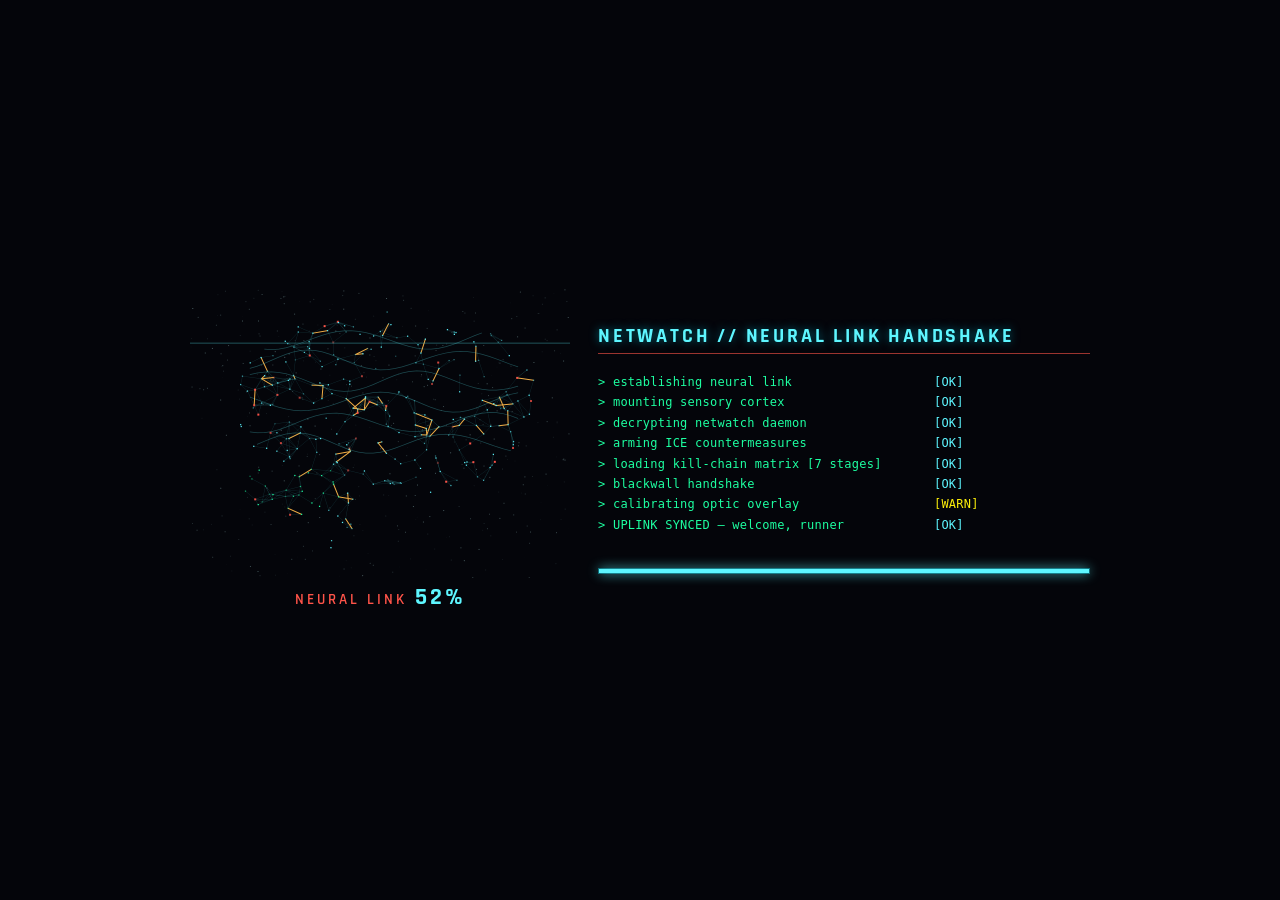
==== commit da2f3c99: "Flash ESP32-S3 boards from the console, and listen for them automatically - internal/forge: finds bo" ====
--- a/internal/webui/assets/index.html
+++ b/internal/webui/assets/index.html
@@ -305,6 +305,7 @@
       <div class="panel-head"><span>SENSOR MESH</span><span class="meta" id="sonarSrc">wi-fi csi</span></div>
       <div class="btn-row">
         <button class="btn" id="sonarArm">◎ ARM</button>
+        <button class="btn" id="forgeOpen" title="flash a plugged-in ESP32-S3 and add it as a sensor node">＋ ADD A NODE</button>
         <span class="sonar-note" id="sonarArmNote">disarmed — movement is shown, no alerts raised</span>
       </div>
       <div class="panel-body" id="sonarList"></div>
@@ -656,6 +657,21 @@
   <div class="sc-title">SCANNER <span class="micro" id="scHint">release Q to close · click a host to pin</span></div>
   <div class="sc-hosts" id="scHosts"></div>
   <div class="sc-detail" id="scDetail"></div>
+</div>
+<div id="forgeBox" hidden>
+  <div class="rc-card fg-card">
+    <div class="m-row-top"><span class="micro grn">▚▚ NODE FORGE · flash a board from here</span><span class="spacer"></span><button class="hs-btn" id="forgeClose">CLOSE</button></div>
+    <div class="fg-status" id="fgStatus"></div>
+    <div class="fg-grid">
+      <label class="micro cy">WI-FI NAME (2.4 GHz)<input id="fgSsid" autocomplete="off" maxlength="32" /></label>
+      <label class="micro cy">WI-FI PASSWORD<input id="fgPass" type="password" autocomplete="new-password" maxlength="64" /></label>
+      <label class="micro cy">NODE NAME (optional)<input id="fgName" autocomplete="off" maxlength="23" placeholder="blank = names itself, e.g. node-a1b2" /></label>
+    </div>
+    <div class="micro">▚ BOARDS ON USB</div>
+    <div id="fgBoards"></div>
+    <pre class="fg-log" id="fgLog" hidden></pre>
+    <div class="m-note">Plug a board into its <b>UART</b> (or COM) USB-C port. NetWatch writes the firmware and these settings to it; after that it only needs power, from either port. The password goes to the board and is kept in NetWatch's memory until it stops — it is not written to this machine's disk.</div>
+  </div>
 </div>
 <div id="recapBox" hidden>
   <div class="rc-card">
@@ -696,5 +712,6 @@
 <script src="senses.js"></script>
 <script src="xray.js"></script>
 <script src="reflex.js"></script>
+<script src="forge.js"></script>
 </body>
 </html>
--- a/internal/webui/assets/skin2077.css
+++ b/internal/webui/assets/skin2077.css
@@ -627,3 +627,17 @@
 .talk-term pre { margin: 8px 0; padding: 10px 12px; height: 260px; overflow-y: auto; background: #020608; border: 1px solid rgba(29, 255, 161, 0.3); font-family: var(--mono); font-size: 12.5px; line-height: 1.45; color: var(--green); white-space: pre-wrap; }
 .talk-term pre .in { color: var(--red); } .talk-sum { color: var(--cyan-soft); }
 .alert .hs-btn { margin-left: 8px; flex: none; }
+
+/* ---------- node forge ---------- */
+#forgeBox { position: fixed; inset: 0; z-index: 300; display: grid; place-items: center; background: rgba(5, 2, 3, 0.6); }
+#forgeBox[hidden] { display: none; }
+.fg-card { width: min(980px, 94vw); max-height: 88vh; overflow-y: auto; }
+.fg-status { display: flex; flex-wrap: wrap; gap: 8px; align-items: center; }
+.fg-status .m-dim { flex-basis: 100%; }
+.fg-grid { display: grid; grid-template-columns: 1fr 1fr 1fr; gap: 10px; }
+.fg-grid label { display: flex; flex-direction: column; gap: 4px; }
+.fg-grid input { background: rgba(0, 0, 0, 0.4); border: 1px solid rgba(94, 246, 255, 0.25); color: var(--fg); font-family: var(--mono); font-size: 13px; padding: 7px 9px; }
+.fg-grid input:focus { outline: none; border-color: var(--cyan); }
+.fg-log { margin: 0; padding: 10px 12px; max-height: 220px; overflow-y: auto; background: #020608; border: 1px solid rgba(94, 246, 255, 0.3); font-family: var(--mono); font-size: 12px; line-height: 1.45; color: var(--cyan-soft); white-space: pre-wrap; }
+.fg-log[hidden] { display: none; } .fg-log.ok { border-color: var(--green); } .fg-log.bad { border-color: var(--red); color: var(--red); }
+.fg-card .m-note { padding: 8px 0 0; } .fg-card .m-note b { color: var(--cyan); }
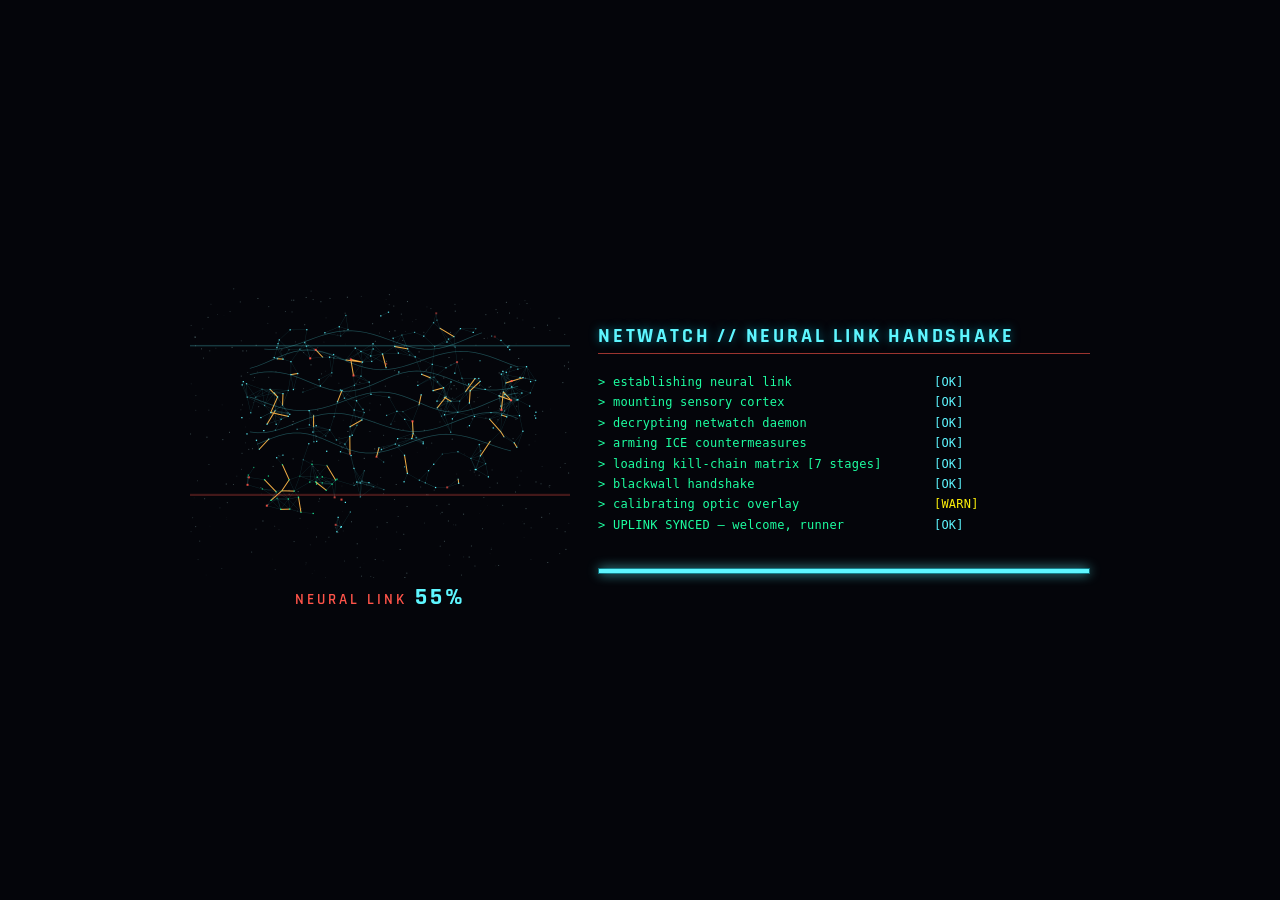
==== commit 66c02772: "Flashing feedback: stages, progress, and confirmation that the node came online The flashing panel n" ====
--- a/internal/webui/assets/index.html
+++ b/internal/webui/assets/index.html
@@ -669,6 +669,11 @@
     </div>
     <div class="micro">▚ BOARDS ON USB</div>
     <div id="fgBoards"></div>
+    <div class="fg-run" id="fgRun" hidden>
+      <div class="fg-steps" id="fgSteps"></div>
+      <div class="m-bar fg-bar"><i id="fgBar"></i></div>
+      <div class="fg-banner" id="fgBanner"></div>
+    </div>
     <pre class="fg-log" id="fgLog" hidden></pre>
     <div class="m-note">Plug a board into its <b>UART</b> (or COM) USB-C port. NetWatch writes the firmware and these settings to it; after that it only needs power, from either port. The password goes to the board and is kept in NetWatch's memory until it stops — it is not written to this machine's disk.</div>
   </div>
--- a/internal/webui/assets/skin2077.css
+++ b/internal/webui/assets/skin2077.css
@@ -641,3 +641,17 @@
 .fg-log { margin: 0; padding: 10px 12px; max-height: 220px; overflow-y: auto; background: #020608; border: 1px solid rgba(94, 246, 255, 0.3); font-family: var(--mono); font-size: 12px; line-height: 1.45; color: var(--cyan-soft); white-space: pre-wrap; }
 .fg-log[hidden] { display: none; } .fg-log.ok { border-color: var(--green); } .fg-log.bad { border-color: var(--red); color: var(--red); }
 .fg-card .m-note { padding: 8px 0 0; } .fg-card .m-note b { color: var(--cyan); }
+.fg-run { display: flex; flex-direction: column; gap: 8px; padding: 10px 12px; border: 1px solid var(--c, var(--cyan)); background: color-mix(in srgb, var(--c, var(--cyan)) 7%, transparent); }
+.fg-run[hidden] { display: none; }
+.fg-run.run, .fg-run.wait { --c: var(--amber); } .fg-run.ok { --c: var(--green); animation: fgdone 0.9s ease-out 1; } .fg-run.bad { --c: var(--red); } .fg-run.warn { --c: var(--amber); }
+@keyframes fgdone { 0% { box-shadow: 0 0 0 0 rgba(29, 255, 161, 0.9); } 100% { box-shadow: 0 0 0 26px rgba(29, 255, 161, 0); } }
+.fg-steps { display: flex; align-items: center; gap: 8px; }
+.fg-steps i { flex: 1; height: 1px; background: rgba(94, 246, 255, 0.25); }
+.fg-step { font-size: 12px; font-weight: 700; letter-spacing: 0.14em; color: var(--dim); padding: 1px 8px; border: 1px solid rgba(94, 246, 255, 0.2); white-space: nowrap; }
+.fg-step.done { color: var(--green); border-color: var(--green); }
+.fg-step.now { color: #1a1204; background: var(--amber); border-color: var(--amber); animation: riskpulse 1s ease-in-out infinite; }
+.fg-step.now.bad { background: var(--red); border-color: var(--red); animation: none; }
+.fg-bar { flex: none; height: 12px; } .fg-bar i { background: var(--c, var(--cyan)); box-shadow: 0 0 12px var(--c, var(--cyan)); transition: width 0.3s; }
+.fg-banner { display: flex; flex-direction: column; gap: 2px; }
+.fg-banner b { font-size: 24px; font-weight: 700; letter-spacing: 0.08em; color: var(--c, var(--cyan)); text-shadow: 0 0 14px color-mix(in srgb, var(--c, var(--cyan)) 50%, transparent); }
+.fg-banner span { font-size: 14px; color: var(--fg); }
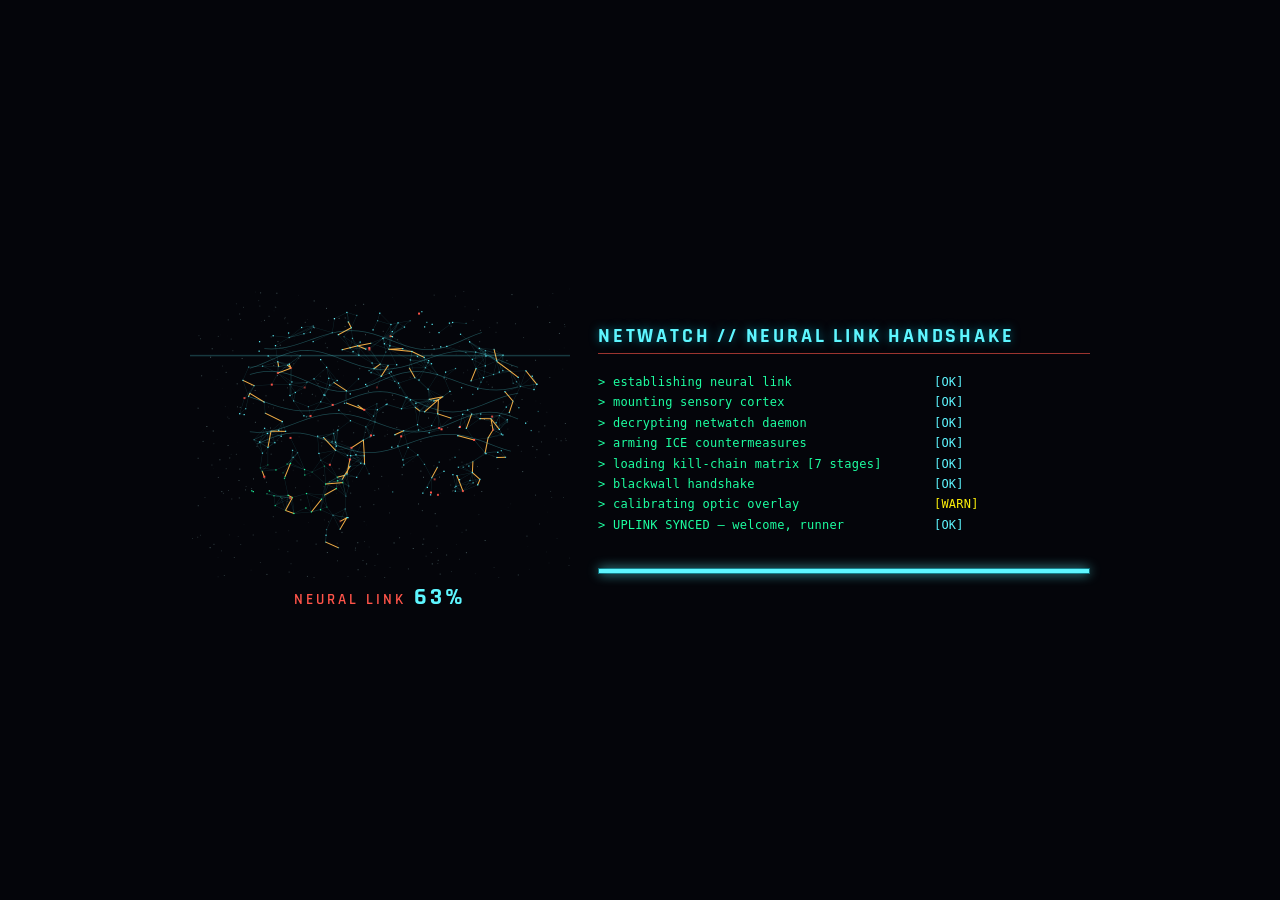
==== commit 23e490ed: "Flasher: cancel a flash midway A CANCEL button (and "cancel flash") stops esptool, removes the tempo" ====
--- a/internal/webui/assets/index.html
+++ b/internal/webui/assets/index.html
@@ -670,7 +670,7 @@
     <div class="micro">▚ BOARDS ON USB</div>
     <div id="fgBoards"></div>
     <div class="fg-run" id="fgRun" hidden>
-      <div class="fg-steps" id="fgSteps"></div>
+      <div class="fg-steps-row"><div class="fg-steps" id="fgSteps"></div><button class="hs-btn" id="fgCancel" hidden title="stop this flash — the board can always be flashed again">✕ CANCEL</button></div>
       <div class="m-bar fg-bar"><i id="fgBar"></i></div>
       <div class="fg-banner" id="fgBanner"></div>
     </div>
--- a/internal/webui/assets/skin2077.css
+++ b/internal/webui/assets/skin2077.css
@@ -643,15 +643,41 @@
 .fg-card .m-note { padding: 8px 0 0; } .fg-card .m-note b { color: var(--cyan); }
 .fg-run { display: flex; flex-direction: column; gap: 8px; padding: 10px 12px; border: 1px solid var(--c, var(--cyan)); background: color-mix(in srgb, var(--c, var(--cyan)) 7%, transparent); }
 .fg-run[hidden] { display: none; }
-.fg-run.run, .fg-run.wait { --c: var(--amber); } .fg-run.ok { --c: var(--green); animation: fgdone 0.9s ease-out 1; } .fg-run.bad { --c: var(--red); } .fg-run.warn { --c: var(--amber); }
+.fg-run.run, .fg-run.wait { --c: var(--cyan); } .fg-run.ok { --c: var(--green); animation: fgdone 0.9s ease-out 1; } .fg-run.bad { --c: var(--red); } .fg-run.warn { --c: var(--amber); }
 @keyframes fgdone { 0% { box-shadow: 0 0 0 0 rgba(29, 255, 161, 0.9); } 100% { box-shadow: 0 0 0 26px rgba(29, 255, 161, 0); } }
 .fg-steps { display: flex; align-items: center; gap: 8px; }
 .fg-steps i { flex: 1; height: 1px; background: rgba(94, 246, 255, 0.25); }
 .fg-step { font-size: 12px; font-weight: 700; letter-spacing: 0.14em; color: var(--dim); padding: 1px 8px; border: 1px solid rgba(94, 246, 255, 0.2); white-space: nowrap; }
 .fg-step.done { color: var(--green); border-color: var(--green); }
-.fg-step.now { color: #1a1204; background: var(--amber); border-color: var(--amber); animation: riskpulse 1s ease-in-out infinite; }
+.fg-step.now { color: #04121a; background: var(--cyan); border-color: var(--cyan); animation: riskpulse 1s ease-in-out infinite; }
+.fg-step.now.warn { color: #1a1204; background: var(--amber); border-color: var(--amber); animation: none; }
 .fg-step.now.bad { background: var(--red); border-color: var(--red); animation: none; }
 .fg-bar { flex: none; height: 12px; } .fg-bar i { background: var(--c, var(--cyan)); box-shadow: 0 0 12px var(--c, var(--cyan)); transition: width 0.3s; }
 .fg-banner { display: flex; flex-direction: column; gap: 2px; }
 .fg-banner b { font-size: 24px; font-weight: 700; letter-spacing: 0.08em; color: var(--c, var(--cyan)); text-shadow: 0 0 14px color-mix(in srgb, var(--c, var(--cyan)) 50%, transparent); }
 .fg-banner span { font-size: 14px; color: var(--fg); }
+
+/* ---------- node forge: the button is the progress bar ---------- */
+.fg-go { position: relative; overflow: hidden; cursor: pointer; font-family: var(--ui); font-size: 12px; font-weight: 700; letter-spacing: 0.14em; color: var(--dim); background: transparent;
+  border: 1px solid rgba(94, 246, 255, 0.3); padding: 4px 14px; min-width: 140px; white-space: nowrap; transition: color 0.4s, border-color 0.4s, box-shadow 0.4s; }
+.fg-go.main { min-width: 300px; }
+.fg-go:hover:not(:disabled) { color: var(--cyan-soft); border-color: var(--cyan); }
+.fg-go i { position: absolute; left: 0; top: 0; bottom: 0; width: 0; background: var(--fc, var(--green)); opacity: 0.25; transition: width 0.7s ease, opacity 0.6s, background 0.4s; }
+.fg-go span { position: relative; }
+.fg-go:disabled { cursor: default; }
+.fg-go:disabled:not(.run):not(.wait) { opacity: 0.3; }
+.fg-go.run, .fg-go.wait { color: var(--green); border-color: rgba(29, 255, 161, 0.55); }
+.fg-go.wait i { animation: fgbreathe 1.1s ease-in-out infinite; }
+@keyframes fgbreathe { 50% { filter: brightness(1.7); } }
+.fg-go.ok { color: #04121a; border-color: var(--green); box-shadow: 0 0 18px rgba(29, 255, 161, 0.55); }
+.fg-go.ok i { opacity: 1; }
+.fg-go.bad { --fc: var(--red); color: var(--red); border-color: var(--red); box-shadow: 0 0 14px rgba(255, 84, 73, 0.4); }
+.fg-go.bad i { opacity: 0.4; }
+.fg-go.warn { --fc: var(--amber); color: #1a1204; border-color: var(--amber); }
+.fg-go.warn i { opacity: 0.9; }
+.fg-missing code, .fg-build { font-family: var(--mono); font-size: 11px; } .fg-missing code { color: var(--cyan-soft); }
+.fg-tool { flex-basis: 100%; padding: 0; } .fg-build { flex-basis: 100%; opacity: 0.7; }
+.fg-steps-row { display: flex; align-items: center; gap: 12px; } .fg-steps-row .fg-steps { flex: 1; }
+#fgCancel { color: var(--amber); border-color: var(--amber); } #fgCancel:hover { background: var(--amber); color: #1a1204; } #fgCancel[hidden] { display: none; }
+.fg-run.off { --c: var(--dim); }
+.fg-go.off { color: var(--amber); border-color: rgba(255, 184, 74, 0.6); } .fg-go.off i { --fc: var(--amber); opacity: 0.25; }
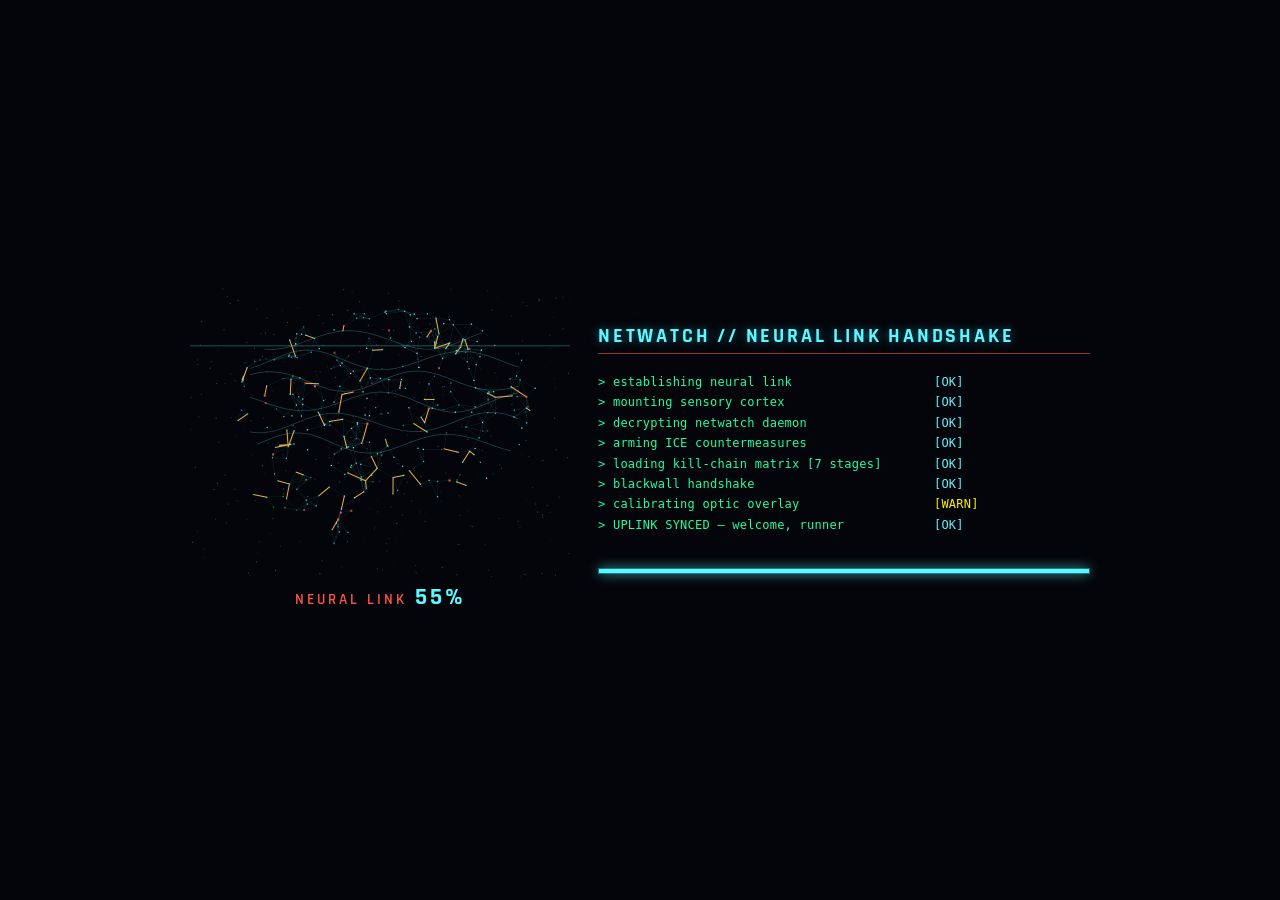
==== commit 0cc79c1a: "Fit small screens: compact mode, scrolling columns, expand and pop-out panels - Under ~880 px of hei" ====
--- a/internal/webui/assets/index.html
+++ b/internal/webui/assets/index.html
@@ -57,6 +57,7 @@
     <div class="spacer"></div>
     <span class="reh-tag" id="rehTag" hidden>REHEARSAL · synthetic incident</span>
     <span class="hs-stat" id="opStat" hidden title="operator sharpness — see DOJO"><span class="micro cy">OPERATOR</span><b id="opVal">—</b></span>
+    <button class="hs-btn" id="popDeck" title="open this deck in its own window — handy on a second monitor">⧉ POP OUT</button>
     <div class="status-pill"><span class="dot" id="statusDot"></span><span id="statusText">WATCH ACTIVE</span></div>
     <div class="clock" id="clock">--:--:--</div>
   </header>
@@ -645,6 +646,7 @@
     <span class="kh"><i class="kb">T</i>TAGGING</span>
     <span class="kh"><i class="kb">TAB</i>SWITCH DECK</span>
     <span class="kh"><i class="kb">Q</i>HOLD · SCANNER</span>
+    <button class="hs-btn" id="compactBtn" title="hide the gauges and ticker to give the decks more room">▢ COMPACT</button>
     <span class="msg" id="statusLine">deck online</span>
   </footer>
 </div>
@@ -718,5 +720,6 @@
 <script src="xray.js"></script>
 <script src="reflex.js"></script>
 <script src="forge.js"></script>
+<script src="layout.js"></script>
 </body>
 </html>
--- a/internal/webui/assets/skin2077.css
+++ b/internal/webui/assets/skin2077.css
@@ -681,3 +681,53 @@
 #fgCancel { color: var(--amber); border-color: var(--amber); } #fgCancel:hover { background: var(--amber); color: #1a1204; } #fgCancel[hidden] { display: none; }
 .fg-run.off { --c: var(--dim); }
 .fg-go.off { color: var(--amber); border-color: rgba(255, 184, 74, 0.6); } .fg-go.off i { --fc: var(--amber); opacity: 0.25; }
+
+/* ---------- fitting small screens ---------- */
+* { scrollbar-width: thin; scrollbar-color: rgba(94, 246, 255, 0.4) transparent; }
+/* A column scrolls rather than squeezing its panels flat. */
+.col { overflow-y: auto; overflow-x: hidden; }
+.col > .panel { min-height: 150px; flex-shrink: 0; }
+.col > .panel.grow { flex: 1 0 220px; }
+.col > .tpanel { flex: 1 0 320px; }
+.panel.copilot { min-height: 230px; }
+/* SONAR's side panel scrolls as one piece, and the node list is never squeezed out of sight. */
+.deck.sonar > .panel { overflow-y: auto; }
+.deck.sonar > .panel > #sonarList { flex: 0 0 auto; overflow: visible; min-height: 60px; }
+.deck.sonar > .panel > .bd { max-height: none; flex: 0 0 auto; }
+.deck.sonar > .panel > .bd .bd-list { max-height: 220px; }
+.deck.mod > .col > .panel.grow { flex: 1 0 200px; }
+
+/* ---------- panel tools: expand and pop out ---------- */
+.pn-tools { display: inline-flex; gap: 4px; margin-left: 10px; flex: none; align-self: center; }
+.pn-btn { cursor: pointer; width: 20px; height: 18px; padding: 0; font-size: 12px; line-height: 16px; color: var(--dim); background: transparent; border: 1px solid rgba(94, 246, 255, 0.22); }
+.pn-btn:hover { color: var(--cyan); border-color: var(--cyan); }
+.panel-head .meta { margin-left: auto; }
+.tp-tabs .pn-tools { margin-left: auto; margin-bottom: 6px; }
+.panel.max, .tpanel.max { position: fixed !important; inset: 8px; z-index: 190; min-height: 0; background: rgba(5, 12, 20, 0.98); box-shadow: 0 0 0 2000px rgba(5, 2, 3, 0.8), 0 0 40px rgba(94, 246, 255, 0.25); clip-path: none; }
+.panel.max .panel-body { font-size: 110%; }
+.deck.sonar > .panel.max > #sonarList { flex: 1 1 auto; }
+
+/* ---------- compact mode: the decks get the room ---------- */
+body.compact #app { padding: 6px 10px; gap: 6px; }
+body.compact .hud-strip { min-height: 0; align-items: center; }
+body.compact .hud-strip .res .micro, body.compact #eeg, body.compact .hs-left .micro { display: none; }
+body.compact .ram { min-height: 12px; margin-top: 2px; } body.compact .ram i { height: 12px; width: 9px; }
+body.compact .ram-title { font-size: 14px; border-bottom: 0; }
+body.compact .res { display: flex; align-items: center; gap: 8px; }
+body.compact .ticker { display: none; }
+body.compact .hud-bottom { padding-top: 3px; font-size: 12px; gap: 16px; }
+body.compact .hud-top { padding: 2px 6px 4px; } body.compact .brand { font-size: 19px; }
+@media (max-width: 1500px) {
+  .tab { padding: 1px 7px; font-size: 11.5px; letter-spacing: 0.1em; } .tab-label { display: none; }
+  .brand { font-size: 19px; } .hud-top { gap: 10px; } .hud-strip { gap: 10px; } .hs-center { gap: 14px; } .hs-right { gap: 10px; }
+  .hud-bottom .kh:nth-child(n+3):not(:last-of-type) { display: none; }
+}
+
+/* ---------- a popped-out window: one deck, or one panel ---------- */
+body.solo #boot, body.solo .tabs, body.solo .hud-strip, body.solo .ticker, body.solo .hud-bottom .kh, body.solo #popDeck, body.solo #compactBtn, body.solo .pn-pop { display: none !important; }
+body.solo #app { padding: 6px 10px; gap: 6px; }
+body.solo-panel .hud-top, body.solo-panel .scrub, body.solo-panel .hud-bottom, body.solo-panel .pn-max { display: none !important; }
+body.solo-panel .panel.max, body.solo-panel .tpanel.max { inset: 0; box-shadow: none; border: 0; }
+/* Decorative canvases must never sit on top of a panel's controls. */
+#brain { pointer-events: none; }
+.panel-head, .tp-tabs { position: relative; z-index: 2; }
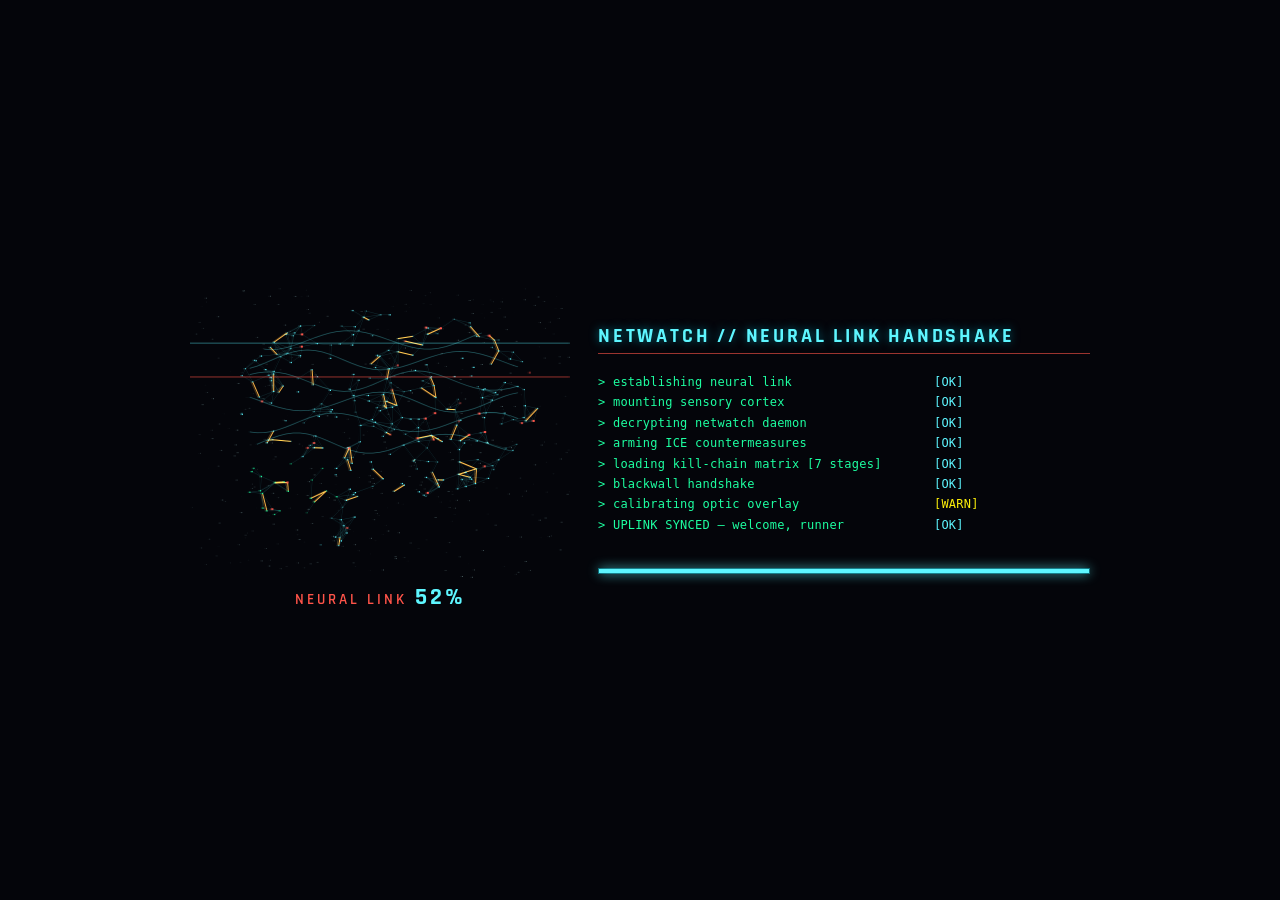
==== commit 042390bf: "Add a favicon: the daemon's brain on the red-lined tile, with a status dot The dot is green normally" ====
--- a/internal/webui/assets/index.html
+++ b/internal/webui/assets/index.html
@@ -4,6 +4,9 @@
 <meta charset="utf-8" />
 <meta name="viewport" content="width=device-width, initial-scale=1" />
 <title>NetWatch</title>
+<link rel="icon" type="image/svg+xml" href="favicon.svg" id="favicon" />
+<link rel="alternate icon" type="image/png" href="favicon.png" />
+<link rel="apple-touch-icon" href="apple-touch-icon.png" />
 <link rel="stylesheet" href="app.css" />
 <link rel="stylesheet" href="skin2077.css" />
 </head>
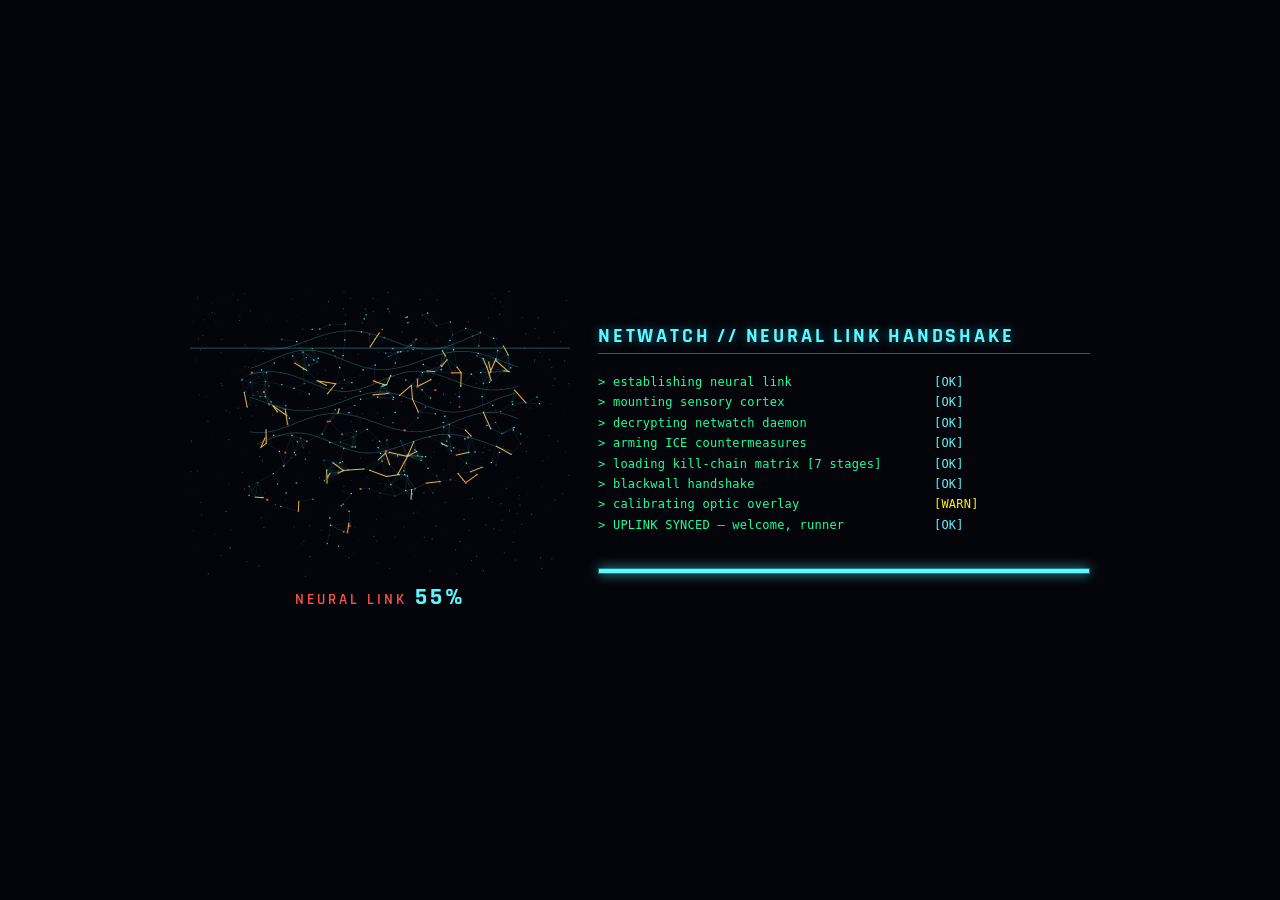
==== commit 14c66eab: "MOBILE deck: QR code and switch for the phone link A deck beside SONAR shows a QR code for the phone" ====
--- a/internal/webui/assets/index.html
+++ b/internal/webui/assets/index.html
@@ -42,6 +42,7 @@
         <div class="tab" data-deck="netdive">NETDIVE</div>
         <div class="tab" data-deck="ar">AR</div>
         <div class="tab" data-deck="sonar">SONAR</div>
+        <div class="tab" data-deck="mobile">MOBILE</div>
       </div>
       <div class="tab-row">
         <span class="tab-label">MODULES</span>
@@ -627,6 +628,36 @@
           <span class="micro cy">DO</span><div class="rf-actions" id="rfActions"></div>
           <input id="rfSay" placeholder="what to say (for speak)" maxlength="200" autocomplete="off" />
           <button class="btn" id="rfSave">SAVE SCENE</button>
+        </div>
+      </div>
+    </section>
+  </main>
+
+  <!-- MOBILE DECK (the phone link: QR code, pairing code, what the phone can do) -->
+  <main class="deck mod" data-deck="mobile" style="--cols: 0.85fr 1.2fr" hidden>
+    <section class="col">
+      <div class="panel grow" style="--accent: var(--cyan)">
+        <div class="panel-head"><span>MOBILE // PHONE LINK</span><span class="meta" id="mbMeta">off</span></div>
+        <div class="panel-body mb-link" id="mbLink"></div>
+      </div>
+    </section>
+    <section class="col">
+      <div class="panel grow" style="--accent: var(--green)">
+        <div class="panel-head"><span>WHAT YOUR PHONE CAN DO</span><span class="meta">read-only · your network only</span></div>
+        <div class="panel-body">
+          <div class="mb-cards">
+            <div class="mb-card"><b>ALERTS</b><span>The latest alerts, with a different vibration pattern for each kind, so you can tell them apart in your pocket.</span></div>
+            <div class="mb-card"><b>FIND</b><span>Pick a device on your network and a compass arrow and distance lead you to where the sensor nodes place it.</span></div>
+            <div class="mb-card"><b>X-RAY</b><span>What SONAR senses — presence, nodes, located devices — drawn over the phone's camera.</span></div>
+          </div>
+          <div class="micro cy" style="margin: 14px 0 6px">▚ GETTING IN</div>
+          <ol class="mb-steps">
+            <li>Put the phone on the <b>same Wi-Fi</b> as this machine.</li>
+            <li>Point its camera at the QR code and open the link (or type the address and the pairing code).</li>
+            <li>The browser warns about the certificate, because NetWatch makes its own. Check the fingerprint if you like, then accept it once.</li>
+            <li>Press <b>START</b> on the phone.</li>
+          </ol>
+          <div class="m-note">The phone gets a page of its own, served on a separate port. It can read alerts and positions but cannot change anything here, and every request needs the pairing code. The code changes each time NetWatch starts; <b>NEW CODE</b> changes it now and cuts off phones using the old one. If this machine runs a firewall, allow incoming TCP on the port shown.</div>
         </div>
       </div>
     </section>
--- a/internal/webui/assets/skin2077.css
+++ b/internal/webui/assets/skin2077.css
@@ -731,3 +731,16 @@
 /* Decorative canvases must never sit on top of a panel's controls. */
 #brain { pointer-events: none; }
 .panel-head, .tp-tabs { position: relative; z-index: 2; }
+
+/* ---------- MOBILE deck ---------- */
+.mb-link { display: flex; flex-direction: column; gap: 6px; align-items: flex-start; }
+.mb-qr { align-self: center; padding: 12px; background: #fff; box-shadow: 0 0 34px rgba(94, 246, 255, 0.35); margin: 4px 0 10px; }
+.mb-qr img { display: block; width: min(300px, 34vh); height: auto; image-rendering: pixelated; }
+.mb-url { font-size: 15px; color: var(--cyan-soft); word-break: break-all; }
+.mb-code { font-family: var(--mono); font-size: 34px; letter-spacing: 0.28em; color: var(--green); text-shadow: 0 0 14px rgba(29, 255, 161, 0.5); line-height: 1.1; }
+.mb-off { align-self: center; text-align: center; max-width: 380px; margin-top: 8vh; display: flex; flex-direction: column; gap: 12px; align-items: center; font-size: 14px; }
+.mb-phone { font-size: 90px; line-height: 1; color: var(--dim); }
+.mb-cards { display: grid; grid-template-columns: repeat(3, 1fr); gap: 8px; }
+.mb-card { border: 1px solid rgba(29, 255, 161, 0.3); border-left: 2px solid var(--green); background: rgba(8, 24, 42, 0.7); padding: 8px 10px; display: flex; flex-direction: column; gap: 4px; font-size: 13.5px; line-height: 1.4; }
+.mb-card b { font-size: 16px; letter-spacing: 0.12em; color: var(--green); }
+.mb-steps { margin: 0; padding-left: 20px; font-size: 14px; line-height: 1.6; } .mb-steps b { color: var(--cyan); font-weight: 600; }
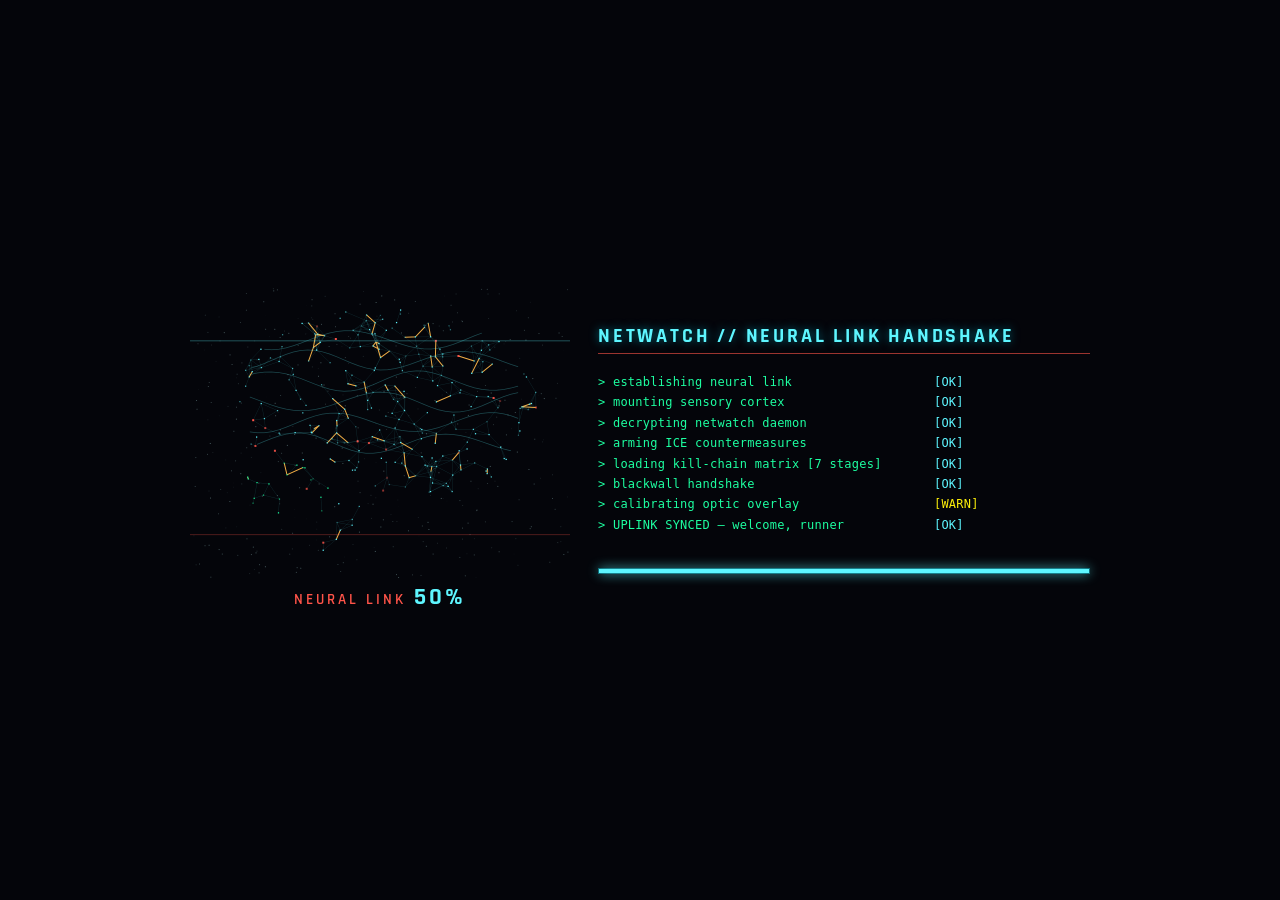
==== commit 0b6d7b6c: "BRAINDANCE deck, phone BD tab, command bar on every deck, own window, update script Braindance - New" ====
--- a/internal/webui/assets/index.html
+++ b/internal/webui/assets/index.html
@@ -43,6 +43,7 @@
         <div class="tab" data-deck="ar">AR</div>
         <div class="tab" data-deck="sonar">SONAR</div>
         <div class="tab" data-deck="mobile">MOBILE</div>
+        <div class="tab" data-deck="braindance">BRAINDANCE</div>
       </div>
       <div class="tab-row">
         <span class="tab-label">MODULES</span>
@@ -61,6 +62,7 @@
     <div class="spacer"></div>
     <span class="reh-tag" id="rehTag" hidden>REHEARSAL · synthetic incident</span>
     <span class="hs-stat" id="opStat" hidden title="operator sharpness — see DOJO"><span class="micro cy">OPERATOR</span><b id="opVal">—</b></span>
+    <button class="hs-btn" id="helpBtn" title="how to stop, update and restart NetWatch">⟳ UPDATE</button>
     <button class="hs-btn" id="popDeck" title="open this deck in its own window — handy on a second monitor">⧉ POP OUT</button>
     <div class="status-pill"><span class="dot" id="statusDot"></span><span id="statusText">WATCH ACTIVE</span></div>
     <div class="clock" id="clock">--:--:--</div>
@@ -122,11 +124,6 @@
             <span class="micro" id="nlState">SYNAPSE SYNC</span>
             <span class="nl-pct" id="nlPct">98.4%</span>
           </div>
-        </div>
-        <div class="field">
-          <input id="copilotInput" placeholder="ask or command…  e.g. what's weird?  ·  select gateway  ·  switch to sonar" autocomplete="off" />
-          <button class="btn" id="micBtn" title="voice command (V)">◉ VOICE</button>
-          <button class="btn" id="copilotSend">SEND</button>
         </div>
       </div>
     </section>
@@ -643,12 +640,13 @@
     </section>
     <section class="col">
       <div class="panel grow" style="--accent: var(--green)">
-        <div class="panel-head"><span>WHAT YOUR PHONE CAN DO</span><span class="meta">read-only · your network only</span></div>
+        <div class="panel-head"><span>WHAT YOUR PHONE CAN DO</span><span class="meta">looks, never touches · your network only</span></div>
         <div class="panel-body">
           <div class="mb-cards">
             <div class="mb-card"><b>ALERTS</b><span>The latest alerts, with a different vibration pattern for each kind, so you can tell them apart in your pocket.</span></div>
             <div class="mb-card"><b>FIND</b><span>Pick a device on your network and a compass arrow and distance lead you to where the sensor nodes place it.</span></div>
             <div class="mb-card"><b>X-RAY</b><span>What SONAR senses — presence, nodes, located devices — drawn over the phone's camera.</span></div>
+            <div class="mb-card"><b>BD</b><span>The live room as a model you can turn, and SONAR's recordings played back in it. <b style="font-size:inherit;letter-spacing:0">SHARE MY VIEW</b> (off until tapped) lets the BRAINDANCE deck replay what the phone was facing.</span></div>
           </div>
           <div class="micro cy" style="margin: 14px 0 6px">▚ GETTING IN</div>
           <ol class="mb-steps">
@@ -657,7 +655,40 @@
             <li>The browser warns about the certificate, because NetWatch makes its own. Check the fingerprint if you like, then accept it once.</li>
             <li>Press <b>START</b> on the phone.</li>
           </ol>
-          <div class="m-note">The phone gets a page of its own, served on a separate port. It can read alerts and positions but cannot change anything here, and every request needs the pairing code. The code changes each time NetWatch starts; <b>NEW CODE</b> changes it now and cuts off phones using the old one. If this machine runs a firewall, allow incoming TCP on the port shown.</div>
+          <div class="m-note">The phone gets a page of its own, served on a separate port. It can read alerts, positions and clips but cannot change anything here, and every request needs the pairing code. The only thing it can send is where it is pointing, and only while SHARE MY VIEW is on. The code changes each time NetWatch starts; <b>NEW CODE</b> changes it now and cuts off phones using the old one. If this machine runs a firewall, allow incoming TCP on the port shown.</div>
+        </div>
+      </div>
+    </section>
+  </main>
+
+  <main class="deck mod" data-deck="braindance" style="--cols: 0.72fr 1.7fr" hidden>
+    <section class="col">
+      <div class="panel grow" style="--accent: var(--amber)">
+        <div class="panel-head"><span>RECORDINGS</span><span class="meta" id="bzMeta">—</span></div>
+        <div class="panel-body">
+          <div class="micro grn">▚▚ PHONE VIEWS · where a paired phone stood and what it faced</div>
+          <div class="bz-list" id="bzPhones"></div>
+          <div class="micro cy" style="margin-top: 10px">▚▚ ROOM CLIPS · what SONAR sensed</div>
+          <div class="bz-list" id="bzClips"></div>
+          <div class="m-note">A phone view is recorded only while <b>SHARE MY VIEW</b> is on in that phone's BD tab. It holds the phone's place on the room map, its heading and tilt, the tab that was open and the device FIND was pointing at — no camera picture, no sound. The last ten minutes per phone are kept in memory and are gone when NetWatch stops; <b>✕</b> forgets one now. Room clips are the SONAR recordings, saved with the floor plan as it was drawn.</div>
+        </div>
+      </div>
+    </section>
+    <section class="col">
+      <div class="panel grow" style="--accent: var(--cyan)">
+        <div class="panel-head"><span id="bzTitle">LIVE ROOM</span><span class="meta" id="bzTime">LIVE</span></div>
+        <div class="bz-stage">
+          <canvas id="bzStage"></canvas>
+          <div class="bz-optic" id="bzOpticBox" hidden><span class="micro grn">▚▚ OPTIC · what was in front of the phone</span><canvas id="bzOptic"></canvas></div>
+          <div class="bz-info" id="bzInfo"></div>
+        </div>
+        <div class="bz-bar idle" id="bzBar">
+          <button class="hs-btn on" id="bzPlay">▶</button>
+          <input type="range" id="bzSeek" min="0" max="1000" value="0" aria-label="position in the recording" />
+          <button class="hs-btn" id="bzSpeed">1×</button>
+          <button class="hs-btn" id="bzLive" hidden title="follow the phone as it moves">● LIVE</button>
+          <button class="hs-btn" id="bzSonar" hidden title="replay this clip in the SONAR room instead">↗ SONAR</button>
+          <button class="hs-btn" id="bzClose" title="back to the live room">✕ CLOSE</button>
         </div>
       </div>
     </section>
@@ -680,11 +711,18 @@
     <span class="kh"><i class="kb">T</i>TAGGING</span>
     <span class="kh"><i class="kb">TAB</i>SWITCH DECK</span>
     <span class="kh"><i class="kb">Q</i>HOLD · SCANNER</span>
+    <div class="field cmd-dock" id="cmdDock">
+      <span class="micro cy">DAEMON ▸</span>
+      <input id="copilotInput" placeholder="ask or command…  what's weird?  ·  switch to sonar  ·  how do I update" autocomplete="off" title="ask the Copilot or give a command, from any deck (press / to jump here)" />
+      <button class="btn" id="micBtn" title="voice command (V)">◉ VOICE</button>
+      <button class="btn" id="copilotSend">SEND</button>
+    </div>
     <button class="hs-btn" id="compactBtn" title="hide the gauges and ticker to give the decks more room">▢ COMPACT</button>
     <span class="msg" id="statusLine">deck online</span>
   </footer>
 </div>
 
+<div id="cpToast" hidden title="click to dismiss"></div>
 <div class="fx-scan"></div>
 <div class="fx-vignette"></div>
 <div class="fx-flicker"></div>
@@ -693,6 +731,14 @@
   <div class="sc-title">SCANNER <span class="micro" id="scHint">release Q to close · click a host to pin</span></div>
   <div class="sc-hosts" id="scHosts"></div>
   <div class="sc-detail" id="scDetail"></div>
+</div>
+<div id="helpBox" hidden>
+  <div class="rc-card hp-card">
+    <div class="m-row-top"><span class="micro grn">▚▚ UPDATE &amp; RESTART · run these in a terminal</span><span class="spacer"></span><button class="hs-btn" id="helpClose">CLOSE</button></div>
+    <div class="hp-build" id="hpBuild"></div>
+    <div class="hp-body" id="hpBody"></div>
+    <div class="m-note">Updating does not touch your data: the sensor nodes you flashed, the room you drew, clips, the ledger and settings stay in <b id="hpData">the data folder</b>. Boards keep their firmware and find NetWatch again by themselves. Reload this window after NetWatch restarts (Ctrl+R).</div>
+  </div>
 </div>
 <div id="forgeBox" hidden>
   <div class="rc-card fg-card">
@@ -752,7 +798,9 @@
 <script src="app.js"></script>
 <script src="senses.js"></script>
 <script src="xray.js"></script>
+<script src="dance.js"></script>
 <script src="reflex.js"></script>
+<script src="optic.js"></script>
 <script src="forge.js"></script>
 <script src="layout.js"></script>
 </body>
--- a/internal/webui/assets/skin2077.css
+++ b/internal/webui/assets/skin2077.css
@@ -740,7 +740,47 @@
 .mb-code { font-family: var(--mono); font-size: 34px; letter-spacing: 0.28em; color: var(--green); text-shadow: 0 0 14px rgba(29, 255, 161, 0.5); line-height: 1.1; }
 .mb-off { align-self: center; text-align: center; max-width: 380px; margin-top: 8vh; display: flex; flex-direction: column; gap: 12px; align-items: center; font-size: 14px; }
 .mb-phone { font-size: 90px; line-height: 1; color: var(--dim); }
-.mb-cards { display: grid; grid-template-columns: repeat(3, 1fr); gap: 8px; }
+.mb-cards { display: grid; grid-template-columns: repeat(2, 1fr); gap: 8px; }
 .mb-card { border: 1px solid rgba(29, 255, 161, 0.3); border-left: 2px solid var(--green); background: rgba(8, 24, 42, 0.7); padding: 8px 10px; display: flex; flex-direction: column; gap: 4px; font-size: 13.5px; line-height: 1.4; }
 .mb-card b { font-size: 16px; letter-spacing: 0.12em; color: var(--green); }
 .mb-steps { margin: 0; padding-left: 20px; font-size: 14px; line-height: 1.6; } .mb-steps b { color: var(--cyan); font-weight: 600; }
+
+/* ---------- BRAINDANCE deck ---------- */
+.bz-list { margin-top: 6px; } .bz-list .bdclip { grid-template-columns: 1fr auto auto; } #bzClips .bdclip { grid-template-columns: 1fr auto; }
+.bz-list .bdclip.live { border-color: var(--green); } .bz-list .bdclip.live .sub { color: var(--green); }
+.bz-stage { position: relative; flex: 1; min-height: 0; background: radial-gradient(ellipse at 50% 62%, rgba(94, 246, 255, 0.07), transparent 70%), rgba(3, 9, 16, 0.6); }
+#bzStage { position: absolute; inset: 0; width: 100%; height: 100%; cursor: grab; } #bzStage:active { cursor: grabbing; }
+.bz-optic { position: absolute; top: 10px; right: 10px; width: min(32%, 360px); border: 1px solid rgba(29, 255, 161, 0.5); background: rgba(3, 9, 16, 0.9); padding: 4px 6px 6px; display: flex; flex-direction: column; gap: 3px; box-shadow: 0 0 18px rgba(29, 255, 161, 0.15); pointer-events: none; }
+.bz-optic[hidden] { display: none; } .bz-optic canvas { width: 100%; aspect-ratio: 16 / 9; display: block; }
+.bz-info { position: absolute; left: 12px; right: 12px; bottom: 8px; font-family: var(--mono); font-size: 12px; line-height: 1.4; color: var(--cyan-soft); background: rgba(5, 2, 3, 0.7); padding: 4px 8px; border-left: 2px solid var(--cyan); pointer-events: none; }
+.bz-info.hot { color: var(--red); border-left-color: var(--red); }
+.bz-bar { display: flex; align-items: center; gap: 10px; padding: 8px 12px; border-top: 1px solid rgba(94, 246, 255, 0.18); }
+.bz-bar input { flex: 1; min-width: 0; accent-color: #ffb84a; } .bz-bar .hs-btn[hidden] { display: none; }
+.bz-bar.idle > :not(#bzClose) { opacity: 0.3; pointer-events: none; } .bz-bar.idle #bzClose { display: none; }
+
+/* ---------- the command bar: on every deck, pinned to the bottom ---------- */
+.hud-bottom { flex: none; }
+.cmd-dock { flex: 1 1 420px; min-width: 260px; max-width: 900px; margin: 0 auto; padding: 0; gap: 6px; align-items: center; }
+.cmd-dock .micro { flex: none; } .cmd-dock input { min-width: 0; padding: 5px 10px; font-size: 13px; border-color: rgba(255, 43, 214, 0.45); letter-spacing: 0; }
+.cmd-dock input:focus { border-color: var(--magenta); box-shadow: 0 0 12px rgba(255, 43, 214, 0.35); }
+.cmd-dock .btn { padding: 3px 12px; font-size: 12.5px; flex: none; } .cmd-dock .btn.unavailable { opacity: 0.45; }
+.cmd-dock .btn.listening { color: #1a0504; background: var(--red); border-color: var(--red); box-shadow: 0 0 14px rgba(255, 84, 73, 0.6); }
+body.replay .cmd-dock { opacity: 1; pointer-events: auto; }
+.hud-bottom .msg { flex: 0 1 240px; white-space: nowrap; overflow: hidden; text-overflow: ellipsis; }
+#cpToast { position: fixed; left: 50%; bottom: 44px; transform: translateX(-50%); z-index: 60; width: min(760px, calc(100vw - 40px)); max-height: 42vh; overflow-y: auto; cursor: pointer;
+  background: rgba(8, 10, 22, 0.96); border: 1px solid var(--magenta); border-left: 3px solid var(--magenta); box-shadow: 0 0 24px rgba(255, 43, 214, 0.25); padding: 8px 12px; font-family: var(--mono); font-size: 12.5px; line-height: 1.45; white-space: pre-wrap; }
+#cpToast[hidden] { display: none; } #cpToast .q { color: var(--magenta); margin-bottom: 4px; } #cpToast .a { color: var(--fg); }
+body.solo-panel #cpToast { display: none; }
+@media (max-width: 1850px) { .hud-bottom .kh:nth-child(n+3) { display: none; } }
+@media (max-width: 1500px) { .cmd-dock .micro { display: none; } .hud-bottom .msg { flex-basis: 150px; } .hud-bottom { gap: 12px; } }
+
+/* ---------- UPDATE card ---------- */
+#helpBox { position: fixed; inset: 0; z-index: 300; display: grid; place-items: center; background: rgba(5, 2, 3, 0.6); }
+#helpBox[hidden] { display: none; }
+.hp-card { width: min(880px, 94vw); max-height: 88vh; }
+.hp-build { font-family: var(--mono); font-size: 12px; color: var(--dim); }
+.hp-body { overflow-y: auto; min-height: 0; display: flex; flex-direction: column; gap: 5px; } .hp-body .micro { margin-top: 8px; }
+.hp-row { display: grid; grid-template-columns: 1fr auto; gap: 2px 8px; align-items: center; background: rgba(3, 9, 16, 0.8); border: 1px solid rgba(94, 246, 255, 0.2); border-left: 2px solid var(--green); padding: 5px 8px; }
+.hp-row code { font-family: var(--mono); font-size: 13px; color: var(--green); word-break: break-all; user-select: all; }
+.hp-row .hp-what { grid-column: 1 / -1; font-size: 12px; color: var(--dim); }
+body.solo #helpBtn { display: none; }
